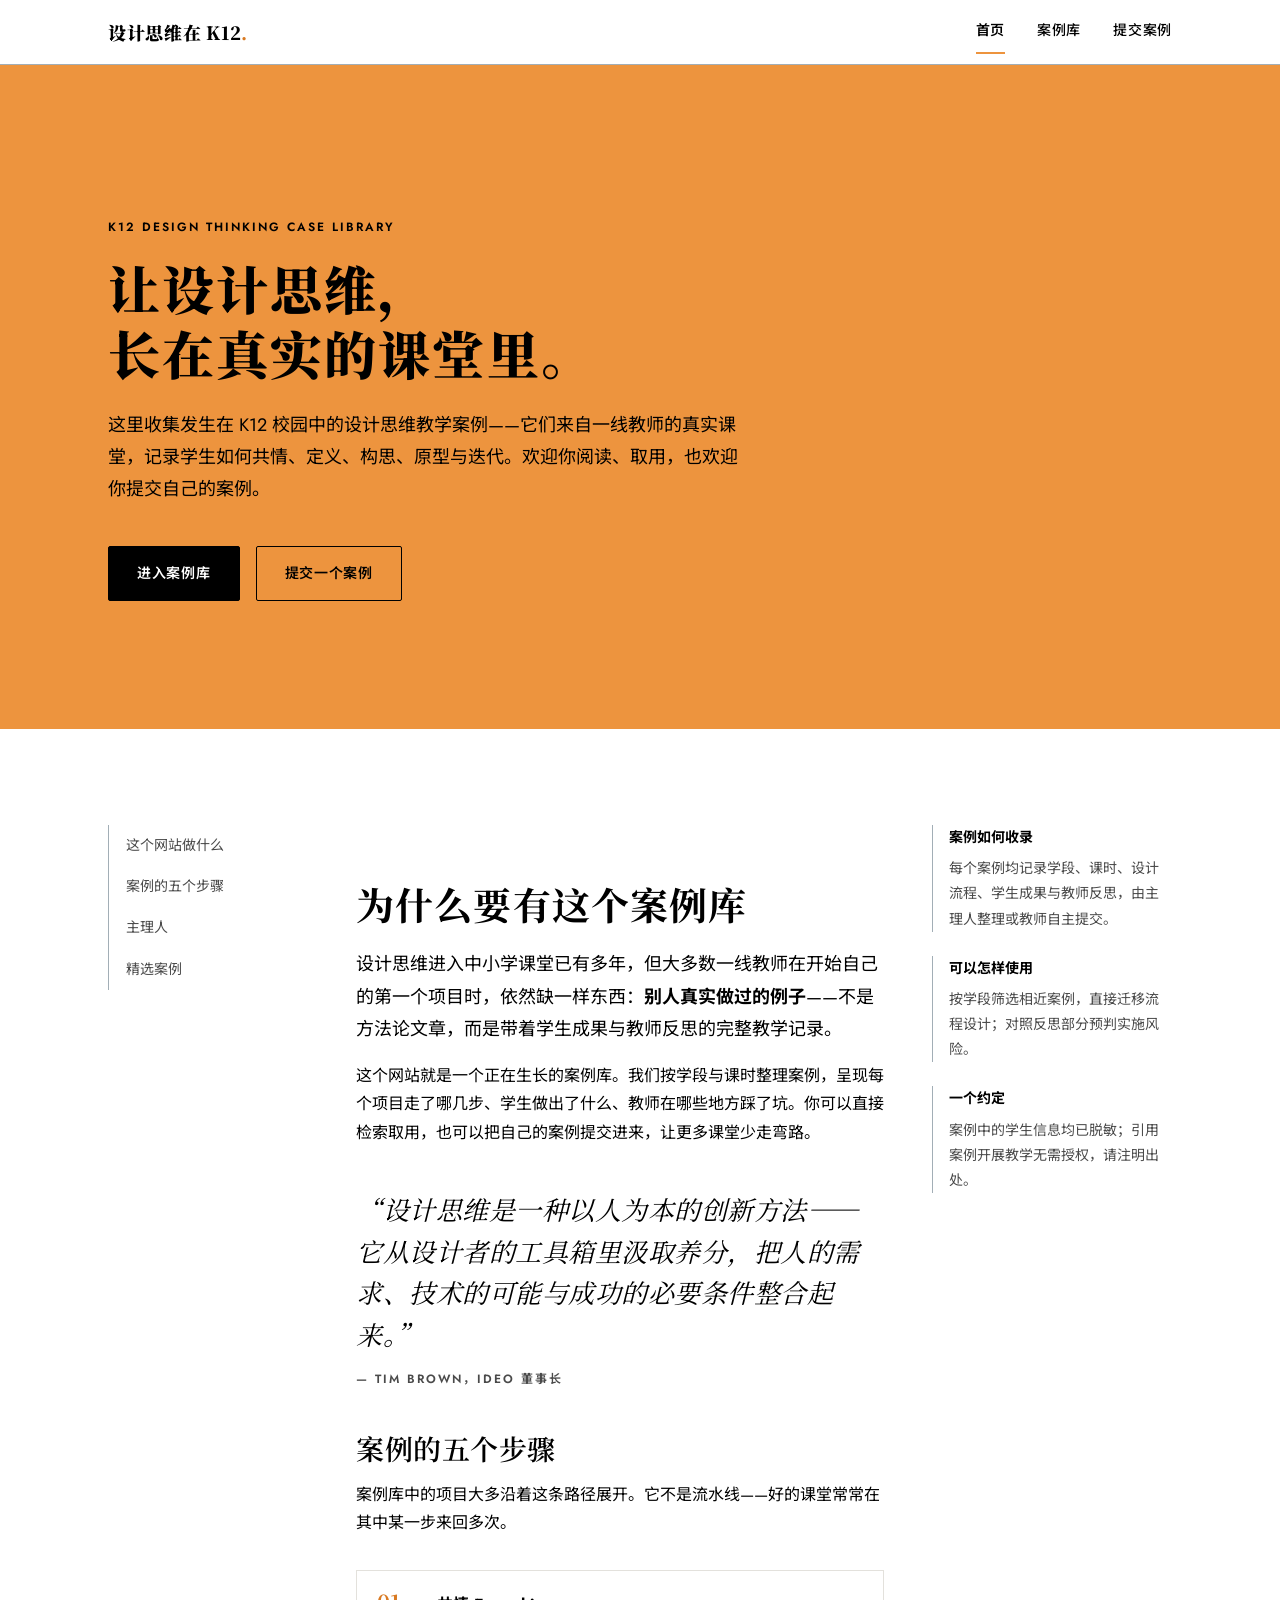
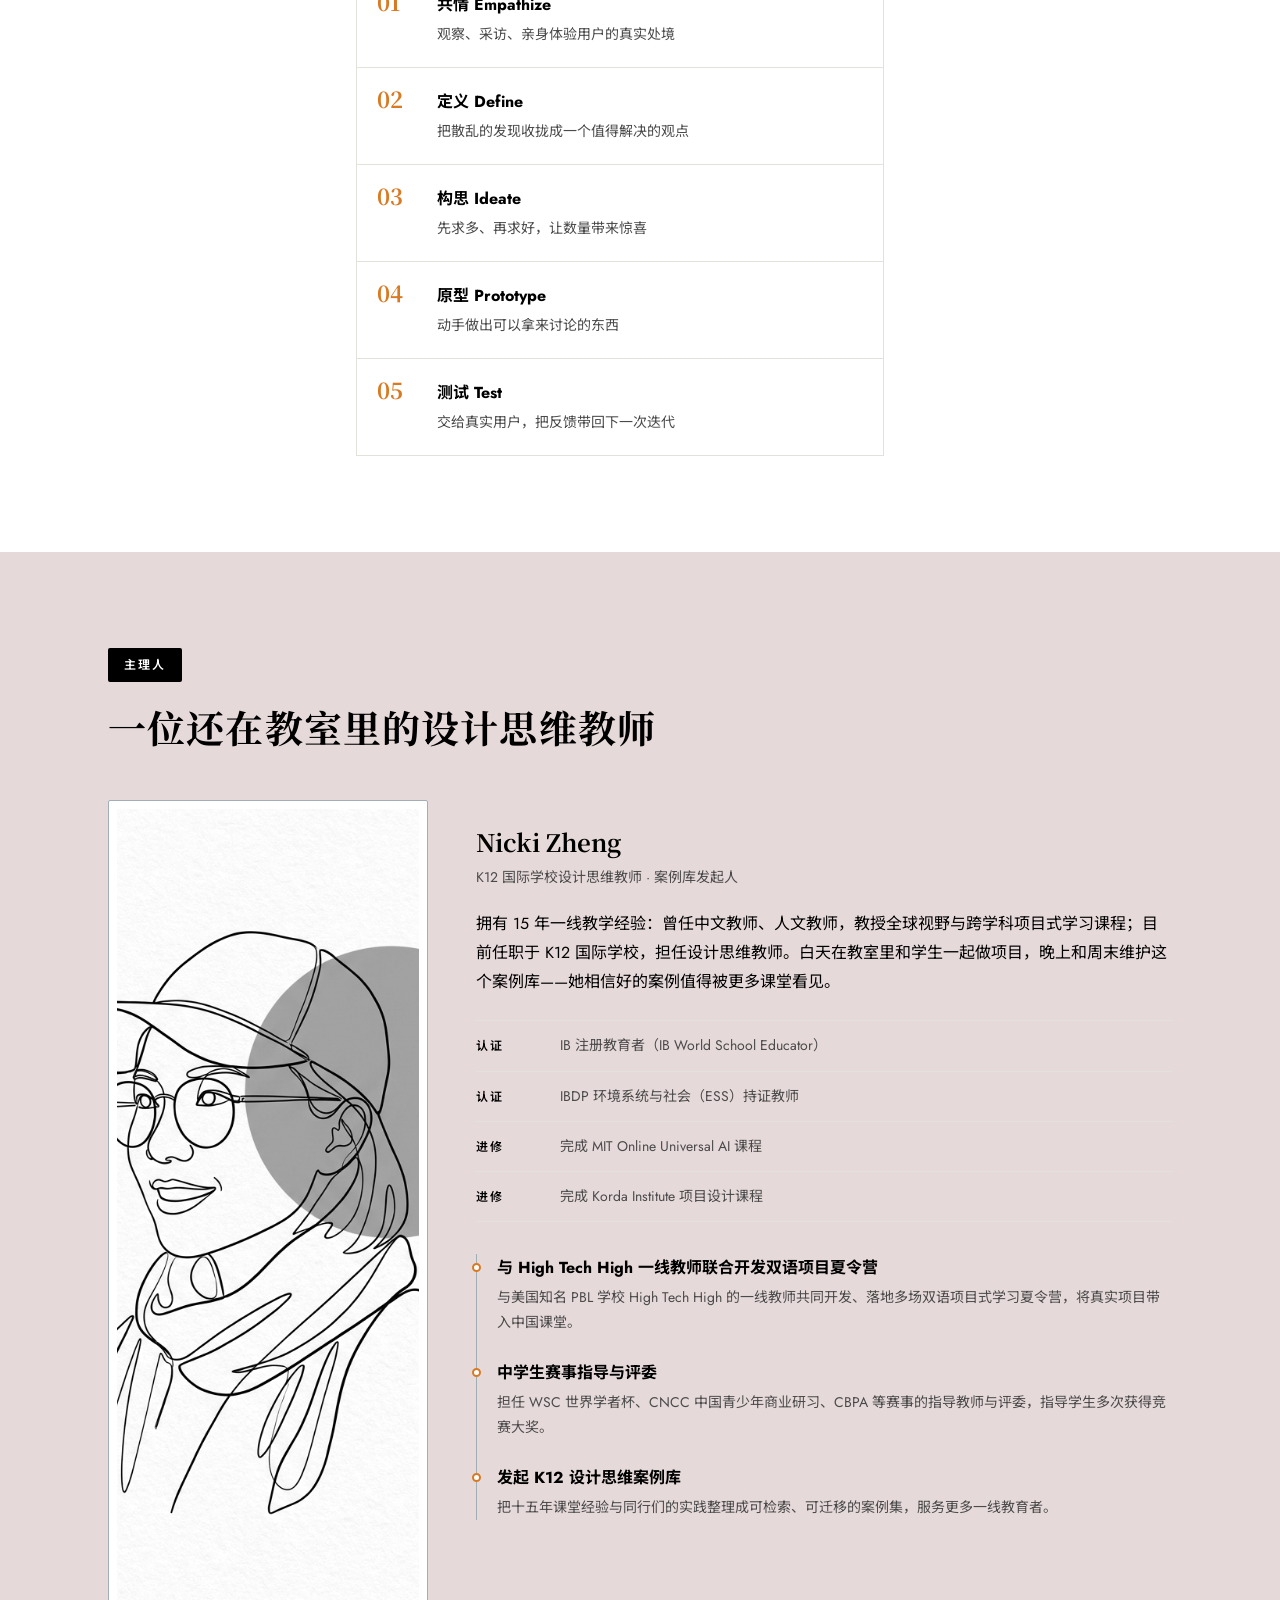
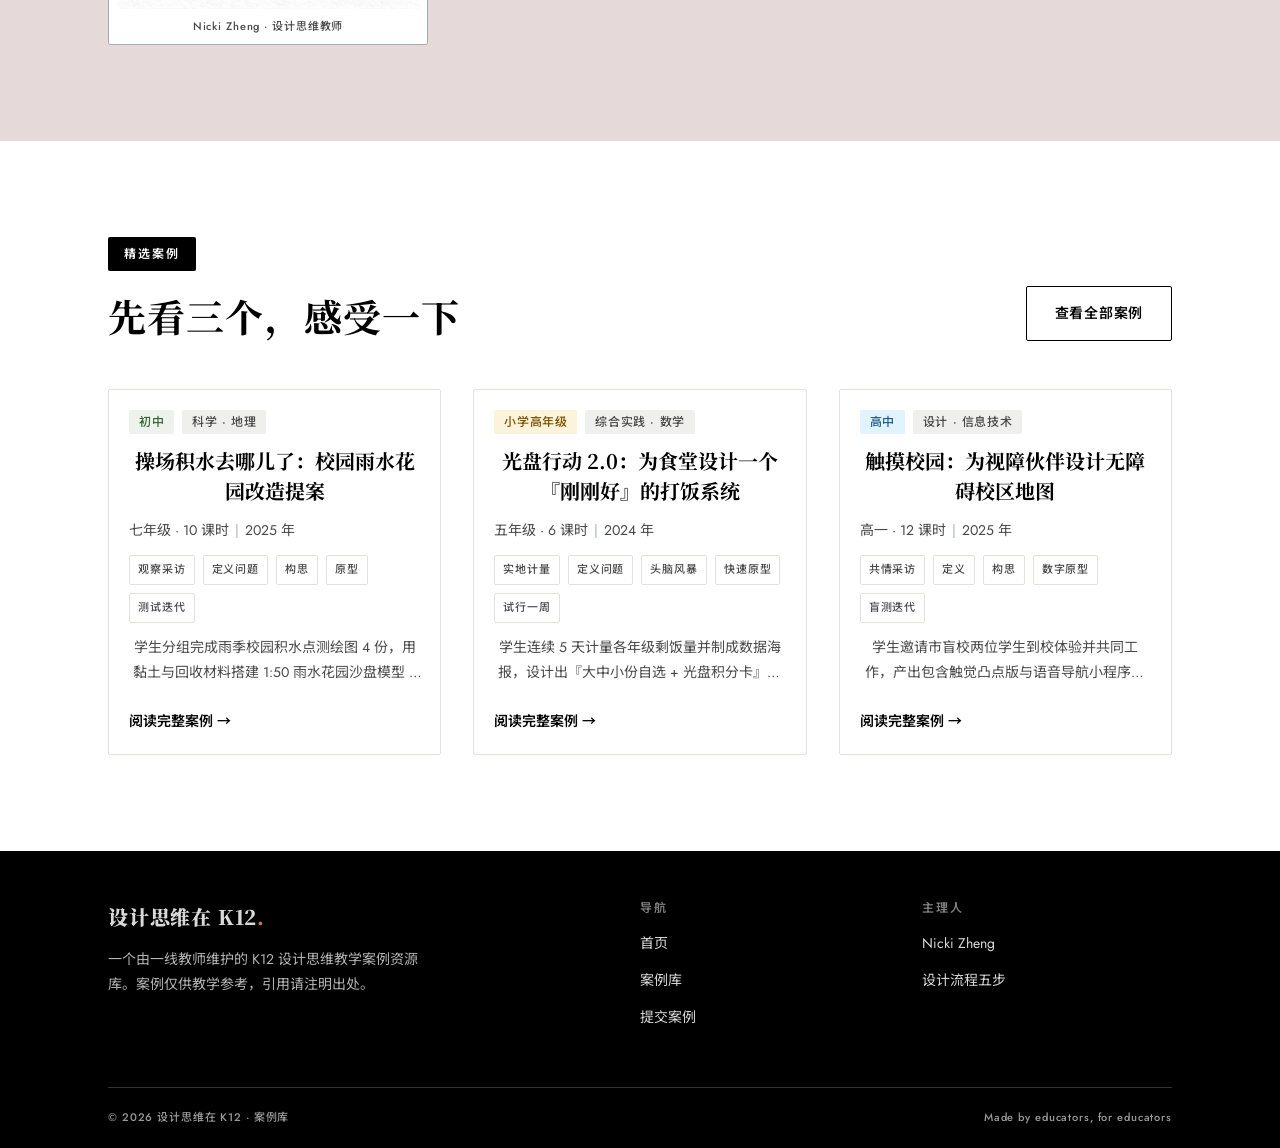
==== index.html @ 9fc51f79 "Add homepage Ultraworked with [Sisyphus](https://github.com/code-yeongyu/oh-my-openagent)  Co-author" ====
<!DOCTYPE html>
<html lang="zh-CN">
<head>
  <meta charset="UTF-8">
  <meta name="viewport" content="width=device-width, initial-scale=1">
  <title>设计思维在 K12 — 教学案例资源库</title>
  <meta name="description" content="面向 K12 教育者的设计思维教学案例资源库：收集、展示一线设计思维教学案例，支持教师提交分享。由主理人 Nicki Zheng 发起。">
  <link rel="icon" href="data:image/svg+xml,%3Csvg xmlns='http://www.w3.org/2000/svg' viewBox='0 0 32 32'%3E%3Crect width='32' height='32' fill='%23000'/%3E%3Ccircle cx='16' cy='16' r='6' fill='%23ED943E'/%3E%3C/svg%3E">
  <link rel="preconnect" href="https://fonts.googleapis.com">
  <link rel="preconnect" href="https://fonts.gstatic.com" crossorigin>
  <link rel="stylesheet" href="https://fonts.googleapis.com/css2?family=Jost:wght@400;500;600&family=Noto+Sans+SC:wght@400;500;700&family=Noto+Serif+SC:wght@600;700;900&display=swap">
  <link rel="stylesheet" href="assets/style.css">
</head>
<body>
  <a class="skip-link" href="#main">跳到主要内容</a>

  <header class="site-nav">
    <div class="container site-nav__inner">
      <a class="wordmark" href="index.html">设计思维在 K12<span class="dot">.</span></a>
      <nav class="site-nav__links" aria-label="主导航">
        <a href="index.html" aria-current="page">首页</a>
        <a href="cases.html">案例库</a>
        <a href="submit.html">提交案例</a>
      </nav>
      <button class="nav-toggle" aria-expanded="false" aria-controls="nav-panel" aria-label="打开菜单">
        <svg width="20" height="20" viewBox="0 0 24 24" fill="none" stroke="currentColor" stroke-width="2" aria-hidden="true"><path d="M3 6h18M3 12h18M3 18h18"/></svg>
      </button>
    </div>
    <nav class="nav-panel container" id="nav-panel" aria-label="移动端导航">
      <a href="index.html" aria-current="page">首页</a>
      <a href="cases.html">案例库</a>
      <a href="submit.html">提交案例</a>
    </nav>
  </header>

  <main id="main">
    <!-- Hero：橙色满幅带 + 黑色宋体 -->
    <section class="hero" aria-labelledby="hero-title">
      <div class="container">
        <div class="hero__inner">
          <p class="kicker">K12 Design Thinking Case Library</p>
          <h1 class="display" id="hero-title" style="margin-top: 16px;">让设计思维，<br>长在真实的课堂里。</h1>
          <p class="body-lg">这里收集发生在 K12 校园中的设计思维教学案例——它们来自一线教师的真实课堂，记录学生如何共情、定义、构思、原型与迭代。欢迎你阅读、取用，也欢迎你提交自己的案例。</p>
          <div class="hero__actions">
            <a class="btn btn-primary" href="cases.html">进入案例库</a>
            <a class="btn btn-ghost" href="submit.html">提交一个案例</a>
          </div>
        </div>
      </div>
    </section>

    <!-- 网站简介：编辑三栏 -->
    <section class="section" aria-labelledby="about-title">
      <div class="container">
        <div class="editorial">
          <aside class="editorial__rail" aria-label="本页目录">
            <ul>
              <li><a href="#about">这个网站做什么</a></li>
              <li><a href="#flow">案例的五个步骤</a></li>
              <li><a href="#host">主理人</a></li>
              <li><a href="#featured">精选案例</a></li>
            </ul>
          </aside>

          <div class="reading" id="about">
            <span class="badge reveal">关于本站</span>
            <h2 class="h1 reveal" id="about-title" style="margin-top: 20px;">为什么要有这个案例库</h2>
            <p class="body-lg reveal" style="margin-top: 20px;">设计思维进入中小学课堂已有多年，但大多数一线教师在开始自己的第一个项目时，依然缺一样东西：<strong>别人真实做过的例子</strong>——不是方法论文章，而是带着学生成果与教师反思的完整教学记录。</p>
            <p class="reveal" style="margin-top: 16px;">这个网站就是一个正在生长的案例库。我们按学段与课时整理案例，呈现每个项目走了哪几步、学生做出了什么、教师在哪些地方踩了坑。你可以直接检索取用，也可以把自己的案例提交进来，让更多课堂少走弯路。</p>

            <blockquote class="pullquote reveal">
              “设计思维是一种以人为本的创新方法——它从设计者的工具箱里汲取养分，把人的需求、技术的可能与成功的必要条件整合起来。”
              <cite>— Tim Brown，IDEO 董事长</cite>
            </blockquote>

            <h3 class="h2 reveal" id="flow">案例的五个步骤</h3>
            <p class="reveal" style="margin-top: 12px;">案例库中的项目大多沿着这条路径展开。它不是流水线——好的课堂常常在其中某一步来回多次。</p>
            <ol class="flow-steps reveal">
              <li><div><strong>共情 Empathize</strong><span>观察、采访、亲身体验用户的真实处境</span></div></li>
              <li><div><strong>定义 Define</strong><span>把散乱的发现收拢成一个值得解决的观点</span></div></li>
              <li><div><strong>构思 Ideate</strong><span>先求多、再求好，让数量带来惊喜</span></div></li>
              <li><div><strong>原型 Prototype</strong><span>动手做出可以拿来讨论的东西</span></div></li>
              <li><div><strong>测试 Test</strong><span>交给真实用户，把反馈带回下一次迭代</span></div></li>
            </ol>
          </div>

          <div>
            <aside class="editorial__aside reveal">
              <strong>案例如何收录</strong>
              <p style="margin-top: 6px;">每个案例均记录学段、课时、设计流程、学生成果与教师反思，由主理人整理或教师自主提交。</p>
            </aside>
            <aside class="editorial__aside reveal">
              <strong>可以怎样使用</strong>
              <p style="margin-top: 6px;">按学段筛选相近案例，直接迁移流程设计；对照反思部分预判实施风险。</p>
            </aside>
            <aside class="editorial__aside reveal">
              <strong>一个约定</strong>
              <p style="margin-top: 6px;">案例中的学生信息均已脱敏；引用案例开展教学无需授权，请注明出处。</p>
            </aside>
          </div>
        </div>
      </div>
    </section>

    <!-- 主理人：浅粉带 -->
    <section class="section band-rose" id="host" aria-labelledby="host-title">
      <div class="container">
        <span class="badge reveal">主理人</span>
        <h2 class="h1 reveal" id="host-title" style="margin-top: 20px;">一位还在教室里的设计思维教师</h2>

        <div class="profile" style="margin-top: 48px;">
          <figure class="profile__portrait reveal">
            <img src="assets/nicki-portrait.jpg" alt="主理人 Nicki Zheng 的插画肖像" width="640" height="800">
            <figcaption class="micro muted">Nicki Zheng · 设计思维教师</figcaption>
          </figure>

          <div>
            <h3 class="profile__name reveal">Nicki Zheng</h3>
            <p class="profile__role reveal">K12 国际学校设计思维教师 · 案例库发起人</p>

            <p class="reveal" style="margin-top: 20px;">拥有 15 年一线教学经验：曾任中文教师、人文教师，教授全球视野与跨学科项目式学习课程；目前任职于 K12 国际学校，担任设计思维教师。白天在教室里和学生一起做项目，晚上和周末维护这个案例库——她相信好的案例值得被更多课堂看见。</p>

            <ul class="cred-list reveal">
              <li><span class="k label">认证</span><span class="v">IB 注册教育者（IB World School Educator）</span></li>
              <li><span class="k label">认证</span><span class="v">IBDP 环境系统与社会（ESS）持证教师</span></li>
              <li><span class="k label">进修</span><span class="v">完成 MIT Online Universal AI 课程</span></li>
              <li><span class="k label">进修</span><span class="v">完成 Korda Institute 项目设计课程</span></li>
            </ul>

            <ul class="timeline reveal">
              <li>
                <strong>与 High Tech High 一线教师联合开发双语项目夏令营</strong>
                <span>与美国知名 PBL 学校 High Tech High 的一线教师共同开发、落地多场双语项目式学习夏令营，将真实项目带入中国课堂。</span>
              </li>
              <li>
                <strong>中学生赛事指导与评委</strong>
                <span>担任 WSC 世界学者杯、CNCC 中国青少年商业研习、CBPA 等赛事的指导教师与评委，指导学生多次获得竞赛大奖。</span>
              </li>
              <li>
                <strong>发起 K12 设计思维案例库</strong>
                <span>把十五年课堂经验与同行们的实践整理成可检索、可迁移的案例集，服务更多一线教育者。</span>
              </li>
            </ul>
          </div>
        </div>
      </div>
    </section>

    <!-- 精选案例 -->
    <section class="section" id="featured" aria-labelledby="featured-title">
      <div class="container">
        <div style="display:flex; flex-wrap:wrap; gap: 16px; align-items: end; justify-content: space-between;">
          <div>
            <span class="badge reveal">精选案例</span>
            <h2 class="h1 reveal" id="featured-title" style="margin-top: 20px;">先看三个，感受一下</h2>
          </div>
          <a class="btn btn-ghost reveal" href="cases.html">查看全部案例</a>
        </div>
        <ul class="case-grid" id="featured-list" style="margin-top: 48px;"></ul>
      </div>
    </section>
  </main>

  <footer class="site-footer">
    <div class="container">
      <div class="site-footer__grid">
        <div>
          <a class="wordmark" href="index.html">设计思维在 K12<span style="color: var(--accent);">.</span></a>
          <p>一个由一线教师维护的 K12 设计思维教学案例资源库。案例仅供教学参考，引用请注明出处。</p>
        </div>
        <div class="site-footer__col">
          <span class="label">导航</span>
          <ul>
            <li><a href="index.html">首页</a></li>
            <li><a href="cases.html">案例库</a></li>
            <li><a href="submit.html">提交案例</a></li>
          </ul>
        </div>
        <div class="site-footer__col">
          <span class="label">主理人</span>
          <ul>
            <li><a href="#host">Nicki Zheng</a></li>
            <li><a href="#flow">设计流程五步</a></li>
          </ul>
        </div>
      </div>
      <div class="site-footer__base">
        <span class="micro">© 2026 设计思维在 K12 · 案例库</span>
        <span class="micro">Made by educators, for educators</span>
      </div>
    </div>
  </footer>

  <script src="assets/cases.js"></script>
  <script src="assets/app.js"></script>
</body>
</html>
---- assets/style.css ----
/* ============================================================
   K12 设计思维教学案例库 — Design System Implementation
   Contract: ./DESIGN.md — 每个值必须可追溯到其中的 token
   ============================================================ */

/* ---------- Design Tokens ---------- */
:root {
  /* Color — Section 2 */
  --surface: #FFFFFF;
  --surface-tint: #FAF9F7;
  --ink: #000000;
  --ink-2: #4A4A4A;
  --ink-3: #767676;
  --ink-band: #000000;
  --paper: #FFFFFF;
  --accent: #ED943E;
  --accent-deep: #D97A22;
  --tint-rose: #E6D9D9;
  --line: #A2AEB6;
  --line-soft: #E3E1DC;
  --tag-blue-bg: #E1F3FE;    --tag-blue-ink: #1F5C8B;
  --tag-green-bg: #EDF3EC;   --tag-green-ink: #346538;
  --tag-yellow-bg: #FBF3DB;  --tag-yellow-ink: #7A5200;
  --tag-rose-bg: #F7E8E8;    --tag-rose-ink: #8F3A3A;
  --tag-gray-bg: #EFEFED;    --tag-gray-ink: #4A4A4A;
  --error: #9F2F2D;
  --error-bg: #FDEBEC;
  --shadow-lift: 0 2px 8px rgba(0, 0, 0, 0.04);
  --shadow-nav: 0 1px 0 rgba(0, 0, 0, 0.04);
  --backdrop: rgba(10, 10, 10, 0.5);

  /* Typography — Section 3 */
  --font-serif: "Noto Serif SC", "Songti SC", "STSong", "SimSun", serif;
  --font-sans: "Jost", "Noto Sans SC", "PingFang SC", "Microsoft YaHei", sans-serif;

  /* Spacing — Section 4 */
  --s-2: 8px;  --s-3: 12px; --s-4: 16px; --s-5: 20px;
  --s-6: 24px; --s-8: 32px; --s-10: 40px; --s-12: 48px;
  --s-16: 64px; --s-24: 96px; --s-32: 128px;

  /* Shape / motion */
  --radius: 2px;
  --ease-entry: cubic-bezier(0.16, 1, 0.3, 1);
}

/* ---------- Reset & Base ---------- */
*, *::before, *::after { box-sizing: border-box; }
html { -webkit-text-size-adjust: 100%; scroll-behavior: smooth; }
body {
  margin: 0;
  font-family: var(--font-sans);
  font-size: 16px;
  line-height: 1.8;
  color: var(--ink);
  background: var(--surface);
  -webkit-font-smoothing: antialiased;
  line-break: strict;
}
img { max-width: 100%; display: block; }
a { color: inherit; }
button { font: inherit; cursor: pointer; }
h1, h2, h3, h4, p, ul, ol, figure { margin: 0; }
ul, ol { padding: 0; list-style: none; }

/* Focus — Section 8 */
:focus-visible {
  outline: 2px solid var(--accent);
  outline-offset: 2px;
  border-radius: var(--radius);
}

.skip-link {
  position: absolute;
  left: -9999px;
  top: 0;
  z-index: 200;
  background: var(--ink);
  color: var(--paper);
  padding: var(--s-3) var(--s-5);
  font-size: 14px;
  text-decoration: none;
}
.skip-link:focus { left: 0; }

/* ---------- Typography helpers — Section 3 scale ---------- */
.display {
  font-family: var(--font-serif);
  font-weight: 900;
  font-size: clamp(34px, 5vw, 52px);
  line-height: 1.25;
  letter-spacing: 0.04em;
}
.h1 {
  font-family: var(--font-serif);
  font-weight: 700;
  font-size: clamp(28px, 4vw, 38px);
  line-height: 1.3;
  letter-spacing: 0.03em;
}
.h2 {
  font-family: var(--font-serif);
  font-weight: 600;
  font-size: clamp(22px, 3vw, 28px);
  line-height: 1.4;
  letter-spacing: 0.02em;
}
.h3 { font-weight: 700; font-size: 20px; line-height: 1.5; }
.body-lg { font-size: 18px; line-height: 1.8; }
.body-sm { font-size: 14px; line-height: 1.7; }
.label {
  font-size: 12px;
  font-weight: 600;
  line-height: 1.5;
  letter-spacing: 0.167em;
  text-transform: uppercase;
}
.micro {
  font-size: 11px;
  font-weight: 500;
  letter-spacing: 0.08em;
}
.muted { color: var(--ink-2); }

/* ---------- Layout primitives — Section 4 ---------- */
.container {
  max-width: 1160px;
  margin: 0 auto;
  padding-left: var(--s-6);
  padding-right: var(--s-6);
}
@media (min-width: 768px) {
  .container { padding-left: var(--s-12); padding-right: var(--s-12); }
}
.reading { max-width: 720px; }
.section { padding-top: var(--s-16); padding-bottom: var(--s-16); }
@media (min-width: 1024px) {
  .section { padding-top: var(--s-24); padding-bottom: var(--s-24); }
}

/* ---------- SectionBadge — Section 5 signature ---------- */
.badge {
  display: inline-block;
  background: var(--ink-band);
  color: var(--paper);
  font-size: 12px;
  font-weight: 600;
  letter-spacing: 0.167em;
  line-height: 1.5;
  padding: var(--s-2) var(--s-4);
  border-radius: var(--radius);
}

/* ---------- Kicker ---------- */
.kicker {
  font-size: 12px;
  font-weight: 600;
  letter-spacing: 0.167em;
  text-transform: uppercase;
  color: var(--ink-2);
}

/* ---------- Buttons — Section 5 ---------- */
.btn {
  display: inline-flex;
  align-items: center;
  gap: var(--s-2);
  font-size: 14px;
  font-weight: 600;
  letter-spacing: 0.05em;
  padding: 14px 28px;
  border-radius: var(--radius);
  border: 1px solid var(--ink);
  text-decoration: none;
  transition: background-color 200ms ease, color 200ms ease,
              border-color 200ms ease, transform 100ms ease;
  min-height: 44px;
}
.btn:active { transform: scale(0.98); }
.btn-primary { background: var(--ink); color: var(--paper); }
.btn-primary:hover { background: var(--accent); border-color: var(--accent); color: var(--ink); }
.btn-ghost { background: transparent; color: var(--ink); }
.btn-ghost:hover { border-color: var(--accent); color: var(--accent-deep); }
.btn[disabled] { opacity: 0.4; pointer-events: none; }

/* ---------- Tags — Section 2 pastels ---------- */
.tag {
  display: inline-block;
  font-size: 12px;
  font-weight: 500;
  letter-spacing: 0.05em;
  line-height: 1;
  padding: 6px 10px;
  border-radius: var(--radius);
  white-space: nowrap;
}
.tag-blue   { background: var(--tag-blue-bg);   color: var(--tag-blue-ink); }
.tag-green  { background: var(--tag-green-bg);  color: var(--tag-green-ink); }
.tag-yellow { background: var(--tag-yellow-bg); color: var(--tag-yellow-ink); }
.tag-rose   { background: var(--tag-rose-bg);   color: var(--tag-rose-ink); }
.tag-gray   { background: var(--tag-gray-bg);   color: var(--tag-gray-ink); }

/* ============================================================
   SiteNav — Section 5
   ============================================================ */
.site-nav {
  position: sticky;
  top: 0;
  z-index: 100;
  background: var(--surface);
  border-bottom: 1px solid var(--line);
  transition: box-shadow 200ms ease;
}
.site-nav.is-scrolled { box-shadow: var(--shadow-nav); }
.site-nav__inner {
  display: flex;
  align-items: center;
  justify-content: space-between;
  gap: var(--s-5);
  min-height: 64px;
}
.wordmark {
  font-family: var(--font-serif);
  font-weight: 900;
  font-size: 18px;
  letter-spacing: 0.04em;
  text-decoration: none;
  white-space: nowrap;
}
.wordmark .dot { color: var(--accent-deep); }
.site-nav__links {
  display: none;
  align-items: center;
  gap: var(--s-8);
}
.site-nav__links a {
  font-size: 14px;
  font-weight: 500;
  letter-spacing: 0.05em;
  text-decoration: none;
  padding: var(--s-2) 0;
  border-bottom: 2px solid transparent;
  transition: border-color 200ms ease, color 200ms ease;
}
.site-nav__links a:hover { border-bottom-color: var(--accent); }
.site-nav__links a[aria-current="page"] {
  border-bottom-color: var(--accent);
  font-weight: 600;
}
.nav-toggle {
  display: inline-flex;
  align-items: center;
  justify-content: center;
  width: 44px;
  height: 44px;
  background: none;
  border: 1px solid var(--line);
  border-radius: var(--radius);
  color: var(--ink);
}
.nav-panel {
  display: none;
  border-top: 1px solid var(--line-soft);
  overflow: hidden;
}
.nav-panel a {
  display: block;
  padding: var(--s-4) 0;
  font-size: 16px;
  font-weight: 500;
  text-decoration: none;
  border-bottom: 1px solid var(--line-soft);
}
.nav-panel a[aria-current="page"] { color: var(--accent-deep); font-weight: 600; }
.nav-panel.is-open { display: block; animation: panel-in 240ms ease-out; }
@keyframes panel-in {
  from { opacity: 0; transform: translateY(-8px); }
  to   { opacity: 1; transform: translateY(0); }
}
@media (min-width: 768px) {
  .site-nav__links { display: inline-flex; }
  .nav-toggle, .nav-panel { display: none !important; }
}

/* ============================================================
   Hero — orange full-bleed band, black serif display
   ============================================================ */
.hero {
  background: var(--accent);
  color: var(--ink);
  padding: var(--s-16) 0 var(--s-24);
}
@media (min-width: 1024px) {
  .hero { padding: var(--s-32) 0; }
}
.hero .kicker { color: var(--ink); }
.hero__inner { max-width: 880px; }
.hero p { margin-top: var(--s-6); max-width: 640px; }
.hero__actions {
  display: flex;
  flex-wrap: wrap;
  gap: var(--s-4);
  margin-top: var(--s-10);
}
/* On orange, ghost buttons use black border like the reference band */
.hero .btn-primary { background: var(--ink); color: var(--paper); border-color: var(--ink); }
.hero .btn-ghost { border-color: var(--ink); color: var(--ink); }
.hero .btn-primary:hover { background: var(--surface); border-color: var(--surface); color: var(--ink); }
.hero .btn-ghost:hover { background: var(--ink); color: var(--paper); }

/* ============================================================
   Editorial tri-column (homepage intro) — Section 4
   ============================================================ */
.editorial {
  display: grid;
  grid-template-columns: 1fr;
  gap: var(--s-10);
}
@media (min-width: 1024px) {
  .editorial {
    grid-template-columns: 200px minmax(0, 1fr) 240px;
    gap: var(--s-12);
  }
  .editorial__rail { position: sticky; top: 96px; align-self: start; }
}
.editorial__rail ul { border-left: 1px solid var(--line); }
.editorial__rail li a {
  display: block;
  padding: var(--s-2) 0 var(--s-2) var(--s-4);
  font-size: 14px;
  color: var(--ink-2);
  text-decoration: none;
  border-left: 2px solid transparent;
  margin-left: -1px;
  transition: color 200ms ease, border-color 200ms ease;
}
.editorial__rail li a:hover { color: var(--ink); border-left-color: var(--accent); }
.editorial__aside {
  border-left: 1px solid var(--line);
  padding-left: var(--s-4);
  font-size: 14px;
  color: var(--ink-2);
}
.editorial__aside + .editorial__aside { margin-top: var(--s-6); }
.editorial__aside strong { color: var(--ink); }

/* pull quote — reference Tim Brown quote grammar */
.pullquote {
  margin: var(--s-10) 0;
  font-family: var(--font-serif);
  font-style: italic;
  font-size: clamp(20px, 2.6vw, 26px);
  line-height: 1.6;
  letter-spacing: 0.02em;
}
.pullquote cite {
  display: block;
  margin-top: var(--s-4);
  font-family: var(--font-sans);
  font-style: normal;
  font-size: 12px;
  font-weight: 600;
  letter-spacing: 0.167em;
  text-transform: uppercase;
  color: var(--ink-2);
}

/* flow steps (设计流程 5 步) */
.flow-steps {
  counter-reset: step;
  margin-top: var(--s-8);
  display: grid;
  gap: 1px;
  background: var(--line-soft);
  border: 1px solid var(--line-soft);
}
.flow-steps li {
  counter-increment: step;
  background: var(--surface);
  padding: var(--s-5);
  display: grid;
  grid-template-columns: 44px 1fr;
  gap: var(--s-4);
  align-items: start;
}
.flow-steps li::before {
  content: "0" counter(step);
  font-family: var(--font-serif);
  font-weight: 700;
  font-size: 22px;
  line-height: 1;
  color: var(--accent-deep);
}
.flow-steps strong { display: block; font-size: 16px; }
.flow-steps span { display: block; font-size: 14px; color: var(--ink-2); margin-top: 2px; }

/* ============================================================
   ProfileBlock — Section 5
   ============================================================ */
.profile {
  display: grid;
  grid-template-columns: 1fr;
  gap: var(--s-10);
}
@media (min-width: 900px) {
  .profile { grid-template-columns: 320px 1fr; gap: var(--s-12); align-items: start; }
}
.profile__portrait {
  border: 1px solid var(--line);
  padding: var(--s-2);
  background: var(--surface);
  border-radius: var(--radius);
}
.profile__portrait img {
  width: 100%;
  aspect-ratio: 4 / 5;
  object-fit: cover;
  filter: grayscale(1) contrast(1.02);
}
.profile__portrait figcaption {
  padding-top: var(--s-2);
  text-align: center;
}
.profile__name {
  font-family: var(--font-serif);
  font-weight: 700;
  font-size: 24px;
  margin-top: var(--s-5);
}
.profile__role { font-size: 14px; color: var(--ink-2); margin-top: 2px; }

.cred-list { margin-top: var(--s-6); border-top: 1px solid var(--line-soft); }
.cred-list li {
  display: flex;
  gap: var(--s-3);
  align-items: baseline;
  padding: var(--s-3) 0;
  border-bottom: 1px solid var(--line-soft);
  font-size: 14px;
}
.cred-list .k { flex: 0 0 72px; }
.cred-list .v { color: var(--ink-2); }

.timeline { margin-top: var(--s-8); border-left: 1px solid var(--line); }
.timeline li {
  position: relative;
  padding: 0 0 var(--s-6) var(--s-5);
}
.timeline li::before {
  content: "";
  position: absolute;
  left: -5px;
  top: 9px;
  width: 9px;
  height: 9px;
  background: var(--surface);
  border: 2px solid var(--accent-deep);
  border-radius: 50%;
}
.timeline li:last-child { padding-bottom: 0; }
.timeline strong { display: block; font-size: 16px; }
.timeline span { display: block; font-size: 14px; color: var(--ink-2); margin-top: 2px; }

/* ============================================================
   Band — dark full-bleed (footer) & rose tint sections
   ============================================================ */
.band-rose { background: var(--tint-rose); }
.band-tint { background: var(--surface-tint); }
.band-dark { background: var(--ink-band); color: var(--paper); }

/* ============================================================
   CaseCard — Section 5
   ============================================================ */
.case-grid {
  display: grid;
  grid-template-columns: repeat(auto-fill, minmax(300px, 1fr));
  gap: var(--s-8);
}
.case-card {
  position: relative;
  display: flex;
  flex-direction: column;
  gap: var(--s-3);
  background: var(--surface);
  border: 1px solid var(--line-soft);
  border-radius: var(--radius);
  padding: var(--s-5);
  transition: border-color 200ms ease, transform 200ms ease, box-shadow 200ms ease;
}
.case-card:hover {
  border-color: var(--ink);
  transform: translateY(-2px);
  box-shadow: var(--shadow-lift);
}
.case-card__tags { display: flex; flex-wrap: wrap; gap: var(--s-2); }
.case-card__title { font-family: var(--font-serif); font-weight: 700; font-size: 20px; line-height: 1.5; }
.case-card__meta { font-size: 14px; color: var(--ink-2); }
.case-card__meta em { font-style: normal; color: var(--line); padding: 0 6px; }
.case-card__flow { display: flex; flex-wrap: wrap; gap: var(--s-2); }
.case-card__flow .step {
  font-size: 11px;
  font-weight: 500;
  letter-spacing: 0.08em;
  color: var(--ink-2);
  border: 1px solid var(--line-soft);
  padding: 4px 8px;
  border-radius: var(--radius);
}
.case-card__excerpt {
  font-size: 14px;
  color: var(--ink-2);
  display: -webkit-box;
  -webkit-line-clamp: 2;
  -webkit-box-orient: vertical;
  overflow: hidden;
}
.case-card__more {
  margin-top: auto;
  padding-top: var(--s-3);
  font-size: 14px;
  font-weight: 600;
  color: var(--ink);
}
.case-card__more .arrow { display: inline-block; transition: transform 200ms ease; }
.case-card:hover .case-card__more .arrow { transform: translateX(4px); }
.case-card:hover .case-card__more { color: var(--accent-deep); }
.case-card:focus-visible { border-color: var(--ink); box-shadow: var(--shadow-lift); }

/* ============================================================
   FilterBar — Section 5
   ============================================================ */
.filter-bar {
  display: flex;
  flex-wrap: wrap;
  align-items: center;
  gap: var(--s-4);
  padding: var(--s-5) 0;
  border-top: 1px solid var(--line);
  border-bottom: 1px solid var(--line);
  margin-bottom: var(--s-8);
}
.pill-group { display: flex; flex-wrap: wrap; gap: var(--s-2); }
.pill-group input { position: absolute; opacity: 0; pointer-events: none; }
.pill {
  display: inline-block;
  font-size: 14px;
  font-weight: 500;
  padding: 8px 16px;
  min-height: 44px;
  line-height: 1.6;
  border: 1px solid var(--line);
  border-radius: var(--radius);
  cursor: pointer;
  transition: background-color 200ms ease, color 200ms ease, border-color 200ms ease;
}
.pill:hover { border-color: var(--ink); }
.pill-group input:checked + .pill { background: var(--ink); border-color: var(--ink); color: var(--paper); }
.pill-group input:focus-visible + .pill { outline: 2px solid var(--accent); outline-offset: 2px; }
.filter-search {
  flex: 1 1 220px;
  min-width: 200px;
  display: flex;
  align-items: center;
  gap: var(--s-2);
  border: 1px solid var(--line);
  border-radius: var(--radius);
  padding: 0 var(--s-3);
  min-height: 44px;
  transition: border-color 200ms ease;
}
.filter-search:focus-within { border-color: var(--ink); }
.filter-search svg { flex: none; color: var(--ink-3); }
.filter-search input {
  flex: 1;
  border: 0;
  outline: none;
  font: inherit;
  font-size: 14px;
  padding: var(--s-2) 0;
  background: transparent;
  color: var(--ink);
}
.filter-count { margin-left: auto; font-size: 12px; font-weight: 600; letter-spacing: 0.167em; color: var(--ink-2); }

.empty-state {
  padding: var(--s-16) var(--s-5);
  text-align: center;
  border: 1px dashed var(--line);
  border-radius: var(--radius);
}
.empty-state p { color: var(--ink-2); margin-top: var(--s-2); }

/* ============================================================
   Dialog — Section 5
   ============================================================ */
dialog.case-dialog {
  width: min(720px, calc(100vw - 32px));
  max-height: min(84vh, 860px);
  border: 1px solid var(--line);
  border-radius: var(--radius);
  padding: 0;
  background: var(--surface);
  color: var(--ink);
  overscroll-behavior: contain;
}
dialog.case-dialog::backdrop { background: var(--backdrop); }
.case-dialog__inner { padding: var(--s-8); }
@media (max-width: 600px) { .case-dialog__inner { padding: var(--s-5); } }
.case-dialog__close {
  position: absolute;
  top: var(--s-3);
  right: var(--s-3);
  width: 44px;
  height: 44px;
  display: inline-flex;
  align-items: center;
  justify-content: center;
  background: none;
  border: 1px solid transparent;
  border-radius: var(--radius);
  color: var(--ink-2);
  transition: border-color 200ms ease, color 200ms ease;
}
.case-dialog__close:hover { border-color: var(--ink); color: var(--ink); }
.case-dialog h2 { margin-top: var(--s-4); }
.case-dialog__meta {
  display: flex;
  flex-wrap: wrap;
  gap: var(--s-2) var(--s-5);
  margin-top: var(--s-4);
  padding-bottom: var(--s-5);
  border-bottom: 1px solid var(--line-soft);
  font-size: 14px;
  color: var(--ink-2);
}
.case-dialog__section { margin-top: var(--s-6); }
.case-dialog__section .label { color: var(--ink-3); display: block; margin-bottom: var(--s-2); }
.case-dialog__section p { font-size: 15px; line-height: 1.8; }
.case-dialog__flow { display: flex; flex-wrap: wrap; gap: var(--s-2); }

dialog[open] { animation: dialog-in 200ms ease-out; }
@keyframes dialog-in {
  from { opacity: 0; transform: translateY(8px); }
  to   { opacity: 1; transform: translateY(0); }
}

/* ============================================================
   Form — Section 5
   ============================================================ */
.form-grid {
  display: grid;
  grid-template-columns: 1fr;
  gap: var(--s-6) var(--s-8);
}
@media (min-width: 768px) {
  .form-grid { grid-template-columns: 1fr 1fr; }
  .form-grid .field-full { grid-column: 1 / -1; }
}
.field label {
  display: block;
  font-size: 14px;
  font-weight: 600;
  margin-bottom: var(--s-2);
}
.field .req { color: var(--error); }
.field input[type="text"],
.field input[type="email"],
.field select,
.field textarea {
  width: 100%;
  font: inherit;
  font-size: 15px;
  color: var(--ink);
  background: var(--surface);
  border: 1px solid var(--line);
  border-radius: var(--radius);
  padding: var(--s-3);
  min-height: 48px;
  transition: border-color 200ms ease;
}
.field textarea { resize: vertical; min-height: 120px; }
.field input:hover, .field select:hover, .field textarea:hover { border-color: var(--ink-3); }
.field input:focus, .field select:focus, .field textarea:focus {
  outline: none;
  border-color: var(--ink);
}
.field [aria-invalid="true"] { border-color: var(--error); background: var(--error-bg); }
.field__help { font-size: 14px; color: var(--ink-2); margin-top: var(--s-2); }
.field__error {
  display: none;
  font-size: 14px;
  color: var(--error);
  margin-top: var(--s-2);
}
.field.has-error .field__error { display: block; }
.field-consent {
  display: flex;
  gap: var(--s-3);
  align-items: flex-start;
  font-size: 14px;
  color: var(--ink-2);
}
.field-consent input {
  width: 18px;
  height: 18px;
  margin-top: 4px;
  accent-color: var(--ink);
}
.form-actions {
  display: flex;
  flex-wrap: wrap;
  gap: var(--s-4);
  align-items: center;
  margin-top: var(--s-8);
  padding-top: var(--s-6);
  border-top: 1px solid var(--line);
}
.form-note { font-size: 14px; color: var(--ink-2); }

.form-success {
  display: none;
  border: 1px solid var(--line);
  border-radius: var(--radius);
  padding: var(--s-10) var(--s-6);
  text-align: center;
}
.form-success.is-visible { display: block; }
.form-success .check {
  width: 56px;
  height: 56px;
  margin: 0 auto var(--s-5);
  border-radius: 50%;
  background: var(--tag-green-bg);
  color: var(--tag-green-ink);
  display: flex;
  align-items: center;
  justify-content: center;
}
.form-success h2 { margin-top: var(--s-4); }
.form-success p { color: var(--ink-2); margin-top: var(--s-3); }
.form-success .case-ref {
  display: inline-block;
  margin-top: var(--s-5);
  font-size: 12px;
  font-weight: 600;
  letter-spacing: 0.167em;
  background: var(--tag-gray-bg);
  color: var(--tag-gray-ink);
  padding: var(--s-2) var(--s-4);
  border-radius: var(--radius);
}
.form-success__actions {
  display: flex;
  justify-content: center;
  gap: var(--s-4);
  margin-top: var(--s-8);
  flex-wrap: wrap;
}

/* ============================================================
   Page header (inner pages)
   ============================================================ */
.page-head {
  padding: var(--s-16) 0 var(--s-10);
}
@media (min-width: 1024px) { .page-head { padding: var(--s-24) 0 var(--s-16); } }
.page-head .kicker { display: block; margin-bottom: var(--s-4); }
.page-head p { margin-top: var(--s-5); max-width: 640px; }

/* ============================================================
   Footer — Section 5
   ============================================================ */
.site-footer { background: var(--ink-band); color: var(--paper); }
.site-footer a { color: var(--paper); text-decoration: none; opacity: 0.85; transition: opacity 200ms ease; }
.site-footer a:hover { opacity: 1; text-decoration: underline; text-underline-offset: 3px; }
.site-footer__grid {
  display: grid;
  grid-template-columns: 1fr;
  gap: var(--s-8);
  padding: var(--s-12) 0;
}
@media (min-width: 768px) {
  .site-footer__grid { grid-template-columns: 2fr 1fr 1fr; }
}
.site-footer .wordmark { color: var(--paper); font-size: 20px; }
.site-footer__grid p { font-size: 14px; opacity: 0.7; margin-top: var(--s-3); max-width: 320px; }
.site-footer__col .label { display: block; color: var(--paper); opacity: 0.5; margin-bottom: var(--s-3); }
.site-footer__col li { margin-bottom: var(--s-2); }
.site-footer__col a { font-size: 14px; }
.site-footer__base {
  border-top: 1px solid rgba(255, 255, 255, 0.2);
  padding: var(--s-5) 0;
  display: flex;
  flex-wrap: wrap;
  gap: var(--s-3);
  justify-content: space-between;
  color: rgba(255, 255, 255, 0.6);
}

/* ============================================================
   Motion — Section 6: scroll entry, staggered
   ============================================================ */
.reveal {
  opacity: 0;
  transform: translateY(12px);
  transition: opacity 600ms var(--ease-entry), transform 600ms var(--ease-entry);
  transition-delay: calc(var(--i, 0) * 80ms);
}
.reveal.is-in { opacity: 1; transform: translateY(0); }

@media (prefers-reduced-motion: reduce) {
  html { scroll-behavior: auto; }
  *, *::before, *::after {
    animation-duration: 0.01ms !important;
    animation-iteration-count: 1 !important;
    transition-duration: 0.01ms !important;
  }
  .reveal { opacity: 1; transform: none; }
}
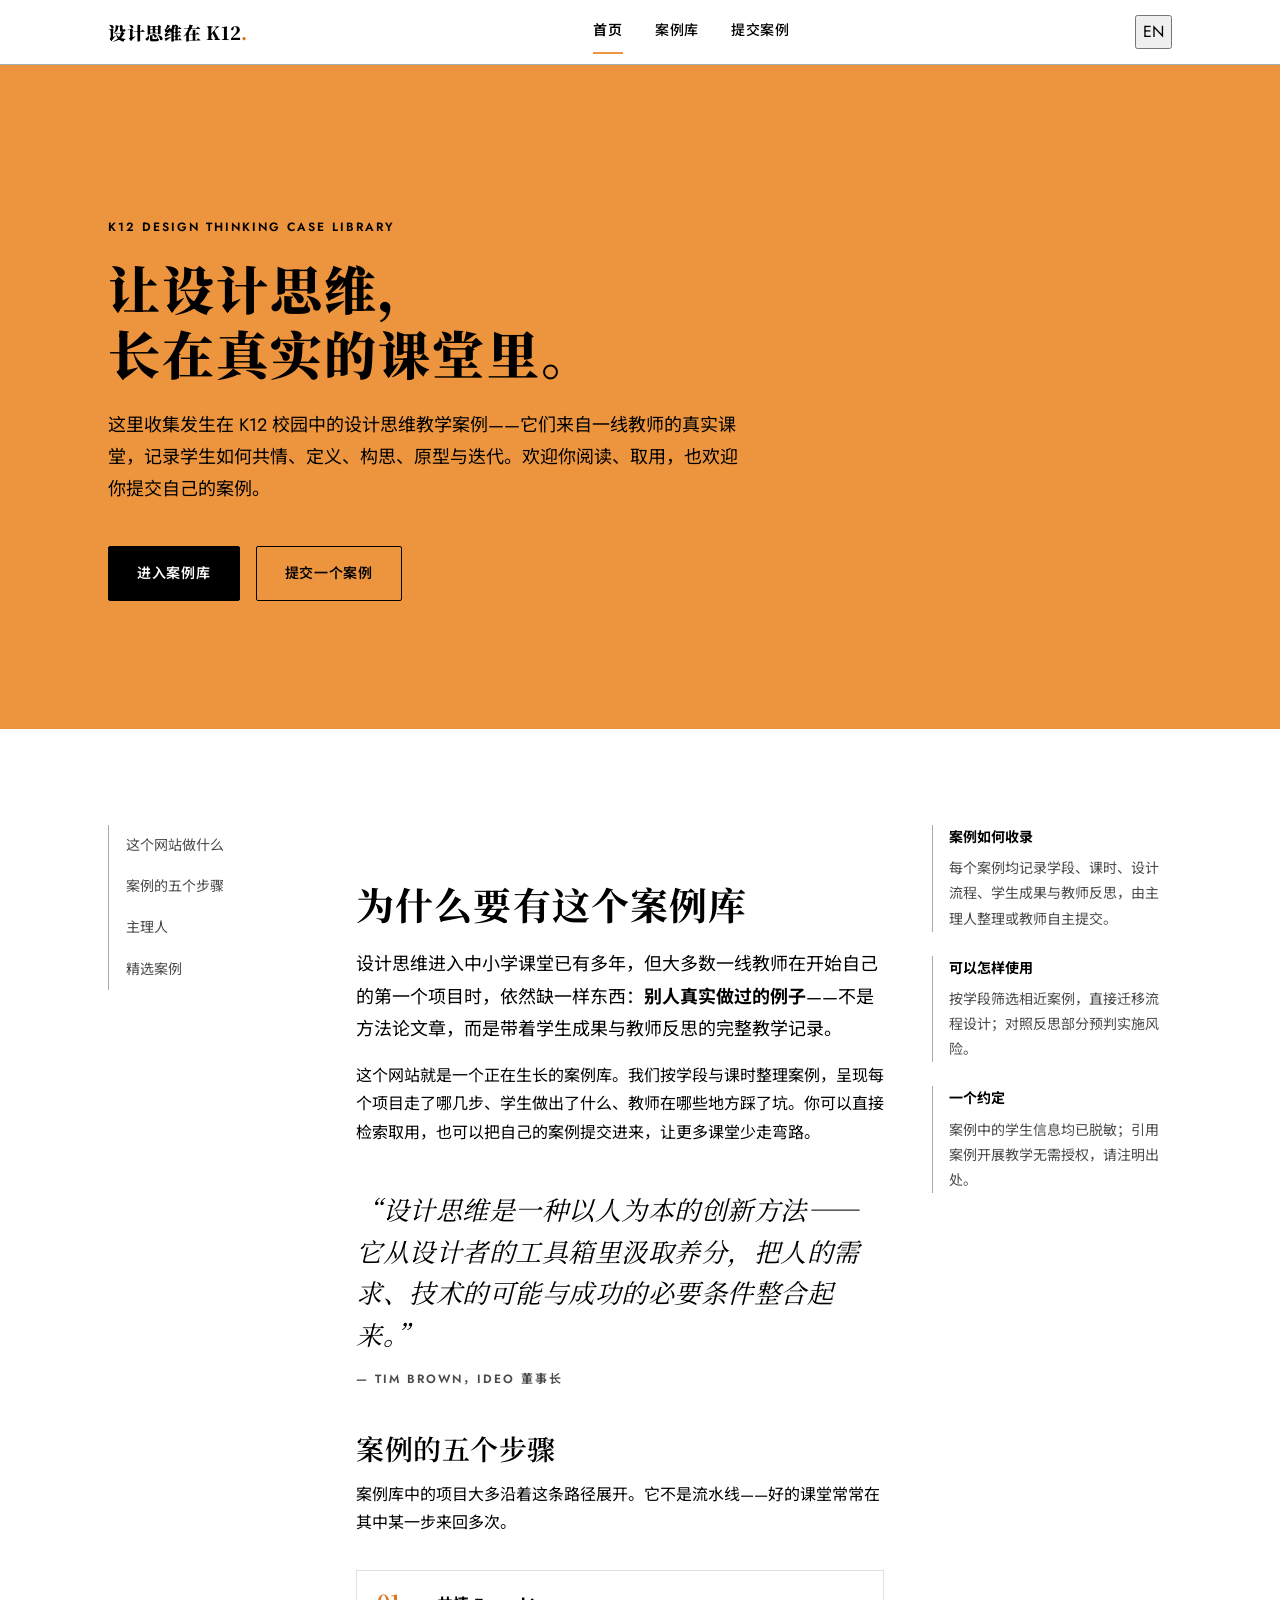
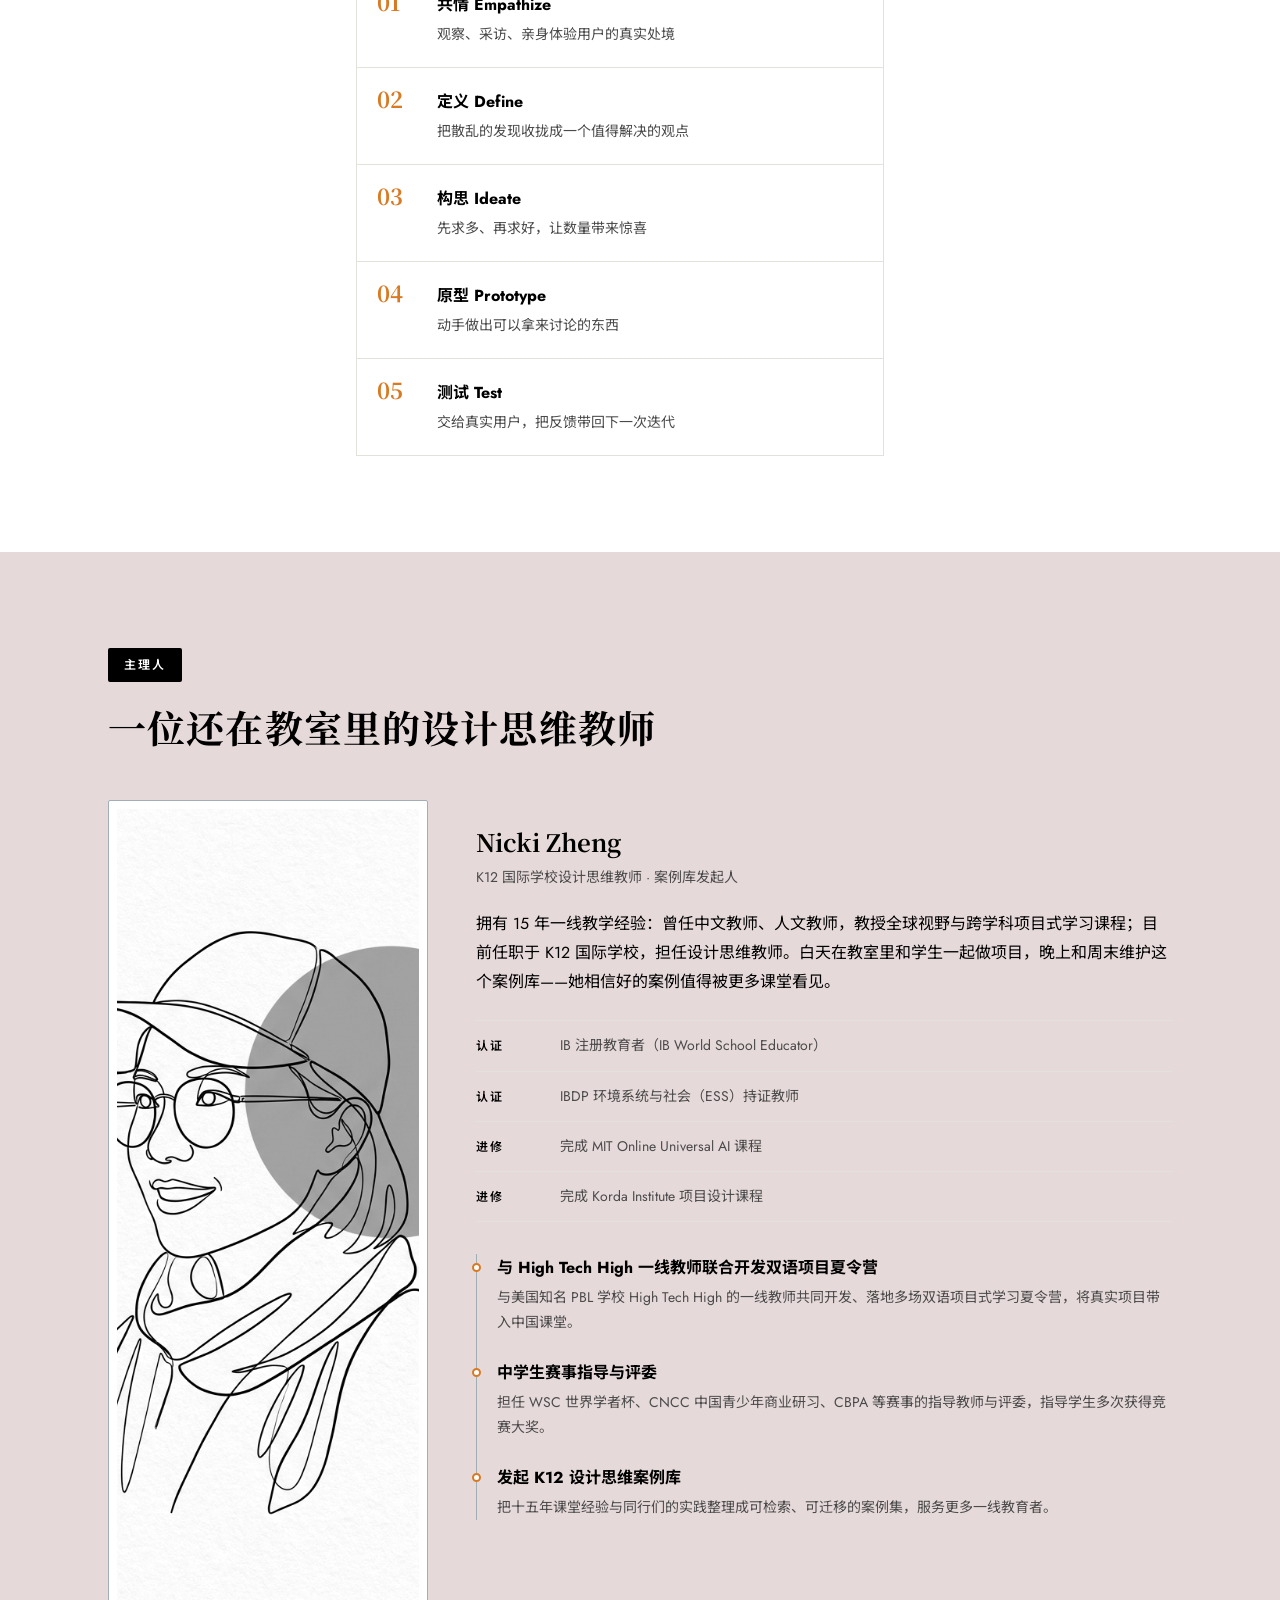
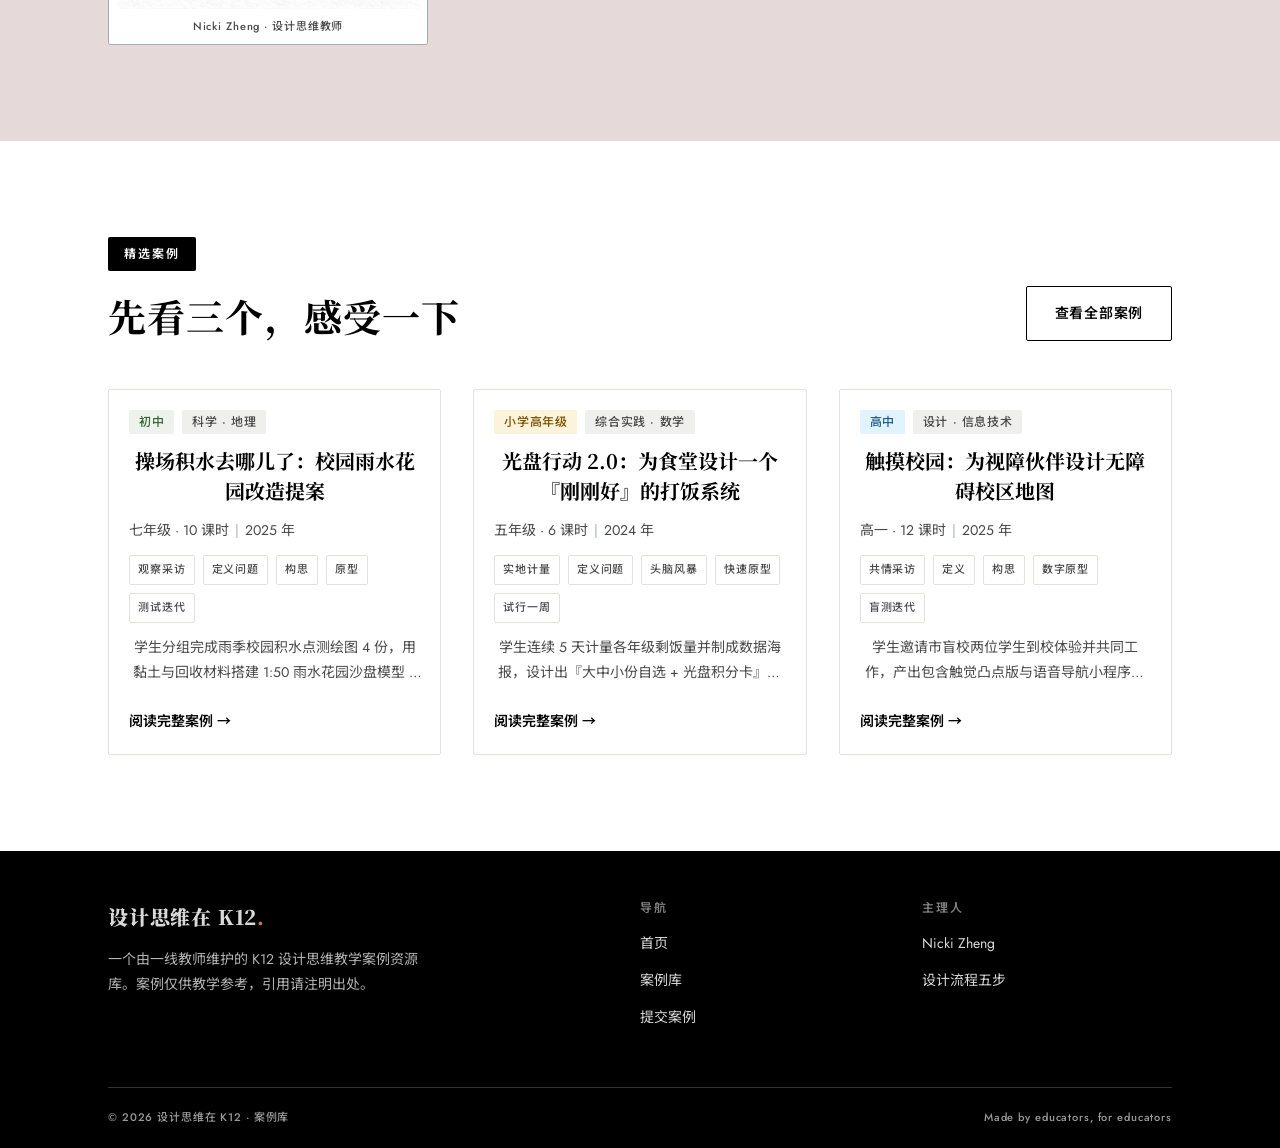
==== commit 997d7277: "Add i18n hooks and language toggle to homepage Ultraworked with [Sisyphus](https://github.com/code-y" ====
--- a/index.html
+++ b/index.html
@@ -11,25 +11,28 @@
   <link rel="stylesheet" href="https://fonts.googleapis.com/css2?family=Jost:wght@400;500;600&family=Noto+Sans+SC:wght@400;500;700&family=Noto+Serif+SC:wght@600;700;900&display=swap">
   <link rel="stylesheet" href="assets/style.css">
 </head>
-<body>
-  <a class="skip-link" href="#main">跳到主要内容</a>
+<body data-page="index">
+  <a class="skip-link" href="#main" data-i18n="app.skip">跳到主要内容</a>
 
   <header class="site-nav">
     <div class="container site-nav__inner">
       <a class="wordmark" href="index.html">设计思维在 K12<span class="dot">.</span></a>
       <nav class="site-nav__links" aria-label="主导航">
-        <a href="index.html" aria-current="page">首页</a>
-        <a href="cases.html">案例库</a>
-        <a href="submit.html">提交案例</a>
+        <a href="index.html" aria-current="page" data-i18n="nav.home">首页</a>
+        <a href="cases.html" data-i18n="nav.cases">案例库</a>
+        <a href="submit.html" data-i18n="nav.submit">提交案例</a>
       </nav>
-      <button class="nav-toggle" aria-expanded="false" aria-controls="nav-panel" aria-label="打开菜单">
-        <svg width="20" height="20" viewBox="0 0 24 24" fill="none" stroke="currentColor" stroke-width="2" aria-hidden="true"><path d="M3 6h18M3 12h18M3 18h18"/></svg>
-      </button>
+      <div class="site-nav__actions">
+        <button class="lang-toggle" type="button" data-lang-toggle aria-label="Switch to English">EN</button>
+        <button class="nav-toggle" aria-expanded="false" aria-controls="nav-panel" data-i18n-aria="app.menu.open">
+          <svg width="20" height="20" viewBox="0 0 24 24" fill="none" stroke="currentColor" stroke-width="2" aria-hidden="true"><path d="M3 6h18M3 12h18M3 18h18"/></svg>
+        </button>
+      </div>
     </div>
     <nav class="nav-panel container" id="nav-panel" aria-label="移动端导航">
-      <a href="index.html" aria-current="page">首页</a>
-      <a href="cases.html">案例库</a>
-      <a href="submit.html">提交案例</a>
+      <a href="index.html" aria-current="page" data-i18n="nav.home">首页</a>
+      <a href="cases.html" data-i18n="nav.cases">案例库</a>
+      <a href="submit.html" data-i18n="nav.submit">提交案例</a>
     </nav>
   </header>
 
@@ -38,12 +41,12 @@
     <section class="hero" aria-labelledby="hero-title">
       <div class="container">
         <div class="hero__inner">
-          <p class="kicker">K12 Design Thinking Case Library</p>
-          <h1 class="display" id="hero-title" style="margin-top: 16px;">让设计思维，<br>长在真实的课堂里。</h1>
-          <p class="body-lg">这里收集发生在 K12 校园中的设计思维教学案例——它们来自一线教师的真实课堂，记录学生如何共情、定义、构思、原型与迭代。欢迎你阅读、取用，也欢迎你提交自己的案例。</p>
+          <p class="kicker" data-i18n="hero.kicker">K12 Design Thinking Case Library</p>
+          <h1 class="display" id="hero-title" style="margin-top: 16px;" data-i18n="hero.title" data-i18n-allow-html="true">让设计思维，<br>长在真实的课堂里。</h1>
+          <p class="body-lg" data-i18n="hero.desc">这里收集发生在 K12 校园中的设计思维教学案例——它们来自一线教师的真实课堂，记录学生如何共情、定义、构思、原型与迭代。欢迎你阅读、取用，也欢迎你提交自己的案例。</p>
           <div class="hero__actions">
-            <a class="btn btn-primary" href="cases.html">进入案例库</a>
-            <a class="btn btn-ghost" href="submit.html">提交一个案例</a>
+            <a class="btn btn-primary" href="cases.html" data-i18n="hero.cta1">进入案例库</a>
+            <a class="btn btn-ghost" href="submit.html" data-i18n="hero.cta2">提交一个案例</a>
           </div>
         </div>
       </div>
@@ -55,47 +58,47 @@
         <div class="editorial">
           <aside class="editorial__rail" aria-label="本页目录">
             <ul>
-              <li><a href="#about">这个网站做什么</a></li>
-              <li><a href="#flow">案例的五个步骤</a></li>
-              <li><a href="#host">主理人</a></li>
-              <li><a href="#featured">精选案例</a></li>
+              <li><a href="#about" data-i18n="idx.rail.1">这个网站做什么</a></li>
+              <li><a href="#flow" data-i18n="idx.rail.2">案例的五个步骤</a></li>
+              <li><a href="#host" data-i18n="idx.rail.3">主理人</a></li>
+              <li><a href="#featured" data-i18n="idx.rail.4">精选案例</a></li>
             </ul>
           </aside>
 
           <div class="reading" id="about">
-            <span class="badge reveal">关于本站</span>
-            <h2 class="h1 reveal" id="about-title" style="margin-top: 20px;">为什么要有这个案例库</h2>
-            <p class="body-lg reveal" style="margin-top: 20px;">设计思维进入中小学课堂已有多年，但大多数一线教师在开始自己的第一个项目时，依然缺一样东西：<strong>别人真实做过的例子</strong>——不是方法论文章，而是带着学生成果与教师反思的完整教学记录。</p>
-            <p class="reveal" style="margin-top: 16px;">这个网站就是一个正在生长的案例库。我们按学段与课时整理案例，呈现每个项目走了哪几步、学生做出了什么、教师在哪些地方踩了坑。你可以直接检索取用，也可以把自己的案例提交进来，让更多课堂少走弯路。</p>
+            <span class="badge reveal" data-i18n="idx.about.badge">关于本站</span>
+            <h2 class="h1 reveal" id="about-title" style="margin-top: 20px;" data-i18n="idx.about.title">为什么要有这个案例库</h2>
+            <p class="body-lg reveal" style="margin-top: 20px;" data-i18n="idx.about.p1" data-i18n-allow-html="true">设计思维进入中小学课堂已有多年，但大多数一线教师在开始自己的第一个项目时，依然缺一样东西：<strong>别人真实做过的例子</strong>——不是方法论文章，而是带着学生成果与教师反思的完整教学记录。</p>
+            <p class="reveal" style="margin-top: 16px;" data-i18n="idx.about.p2">这个网站就是一个正在生长的案例库。我们按学段与课时整理案例，呈现每个项目走了哪几步、学生做出了什么、教师在哪些地方踩了坑。你可以直接检索取用，也可以把自己的案例提交进来，让更多课堂少走弯路。</p>
 
             <blockquote class="pullquote reveal">
-              “设计思维是一种以人为本的创新方法——它从设计者的工具箱里汲取养分，把人的需求、技术的可能与成功的必要条件整合起来。”
-              <cite>— Tim Brown，IDEO 董事长</cite>
+              <span data-i18n="idx.quote.text">“设计思维是一种以人为本的创新方法——它从设计者的工具箱里汲取养分，把人的需求、技术的可能与成功的必要条件整合起来。”</span>
+              <cite data-i18n="idx.quote.cite">— Tim Brown，IDEO 董事长</cite>
             </blockquote>
 
-            <h3 class="h2 reveal" id="flow">案例的五个步骤</h3>
-            <p class="reveal" style="margin-top: 12px;">案例库中的项目大多沿着这条路径展开。它不是流水线——好的课堂常常在其中某一步来回多次。</p>
+            <h3 class="h2 reveal" id="flow" data-i18n="idx.flow.title">案例的五个步骤</h3>
+            <p class="reveal" style="margin-top: 12px;" data-i18n="idx.flow.desc">案例库中的项目大多沿着这条路径展开。它不是流水线——好的课堂常常在其中某一步来回多次。</p>
             <ol class="flow-steps reveal">
-              <li><div><strong>共情 Empathize</strong><span>观察、采访、亲身体验用户的真实处境</span></div></li>
-              <li><div><strong>定义 Define</strong><span>把散乱的发现收拢成一个值得解决的观点</span></div></li>
-              <li><div><strong>构思 Ideate</strong><span>先求多、再求好，让数量带来惊喜</span></div></li>
-              <li><div><strong>原型 Prototype</strong><span>动手做出可以拿来讨论的东西</span></div></li>
-              <li><div><strong>测试 Test</strong><span>交给真实用户，把反馈带回下一次迭代</span></div></li>
+              <li><div><strong data-i18n="idx.flow.s1n">共情 Empathize</strong><span data-i18n="idx.flow.s1d">观察、采访、亲身体验用户的真实处境</span></div></li>
+              <li><div><strong data-i18n="idx.flow.s2n">定义 Define</strong><span data-i18n="idx.flow.s2d">把散乱的发现收拢成一个值得解决的观点</span></div></li>
+              <li><div><strong data-i18n="idx.flow.s3n">构思 Ideate</strong><span data-i18n="idx.flow.s3d">先求多、再求好，让数量带来惊喜</span></div></li>
+              <li><div><strong data-i18n="idx.flow.s4n">原型 Prototype</strong><span data-i18n="idx.flow.s4d">动手做出可以拿来讨论的东西</span></div></li>
+              <li><div><strong data-i18n="idx.flow.s5n">测试 Test</strong><span data-i18n="idx.flow.s5d">交给真实用户，把反馈带回下一次迭代</span></div></li>
             </ol>
           </div>
 
           <div>
             <aside class="editorial__aside reveal">
-              <strong>案例如何收录</strong>
-              <p style="margin-top: 6px;">每个案例均记录学段、课时、设计流程、学生成果与教师反思，由主理人整理或教师自主提交。</p>
+              <strong data-i18n="idx.aside.1t">案例如何收录</strong>
+              <p style="margin-top: 6px;" data-i18n="idx.aside.1d">每个案例均记录学段、课时、设计流程、学生成果与教师反思，由主理人整理或教师自主提交。</p>
             </aside>
             <aside class="editorial__aside reveal">
-              <strong>可以怎样使用</strong>
-              <p style="margin-top: 6px;">按学段筛选相近案例，直接迁移流程设计；对照反思部分预判实施风险。</p>
+              <strong data-i18n="idx.aside.2t">可以怎样使用</strong>
+              <p style="margin-top: 6px;" data-i18n="idx.aside.2d">按学段筛选相近案例，直接迁移流程设计；对照反思部分预判实施风险。</p>
             </aside>
             <aside class="editorial__aside reveal">
-              <strong>一个约定</strong>
-              <p style="margin-top: 6px;">案例中的学生信息均已脱敏；引用案例开展教学无需授权，请注明出处。</p>
+              <strong data-i18n="idx.aside.3t">一个约定</strong>
+              <p style="margin-top: 6px;" data-i18n="idx.aside.3d">案例中的学生信息均已脱敏；引用案例开展教学无需授权，请注明出处。</p>
             </aside>
           </div>
         </div>
@@ -105,40 +108,40 @@
     <!-- 主理人：浅粉带 -->
     <section class="section band-rose" id="host" aria-labelledby="host-title">
       <div class="container">
-        <span class="badge reveal">主理人</span>
-        <h2 class="h1 reveal" id="host-title" style="margin-top: 20px;">一位还在教室里的设计思维教师</h2>
+        <span class="badge reveal" data-i18n="idx.host.badge">主理人</span>
+        <h2 class="h1 reveal" id="host-title" style="margin-top: 20px;" data-i18n="idx.host.title">一位还在教室里的设计思维教师</h2>
 
         <div class="profile" style="margin-top: 48px;">
           <figure class="profile__portrait reveal">
             <img src="assets/nicki-portrait.jpg" alt="主理人 Nicki Zheng 的插画肖像" width="640" height="800">
-            <figcaption class="micro muted">Nicki Zheng · 设计思维教师</figcaption>
+            <figcaption class="micro muted" data-i18n="idx.host.caption">Nicki Zheng · 设计思维教师</figcaption>
           </figure>
 
           <div>
-            <h3 class="profile__name reveal">Nicki Zheng</h3>
-            <p class="profile__role reveal">K12 国际学校设计思维教师 · 案例库发起人</p>
-
-            <p class="reveal" style="margin-top: 20px;">拥有 15 年一线教学经验：曾任中文教师、人文教师，教授全球视野与跨学科项目式学习课程；目前任职于 K12 国际学校，担任设计思维教师。白天在教室里和学生一起做项目，晚上和周末维护这个案例库——她相信好的案例值得被更多课堂看见。</p>
+            <h3 class="profile__name reveal" data-i18n="idx.host.name">Nicki Zheng</h3>
+            <p class="profile__role reveal" data-i18n="idx.host.role">K12 国际学校设计思维教师 · 案例库发起人</p>
+
+            <p class="reveal" style="margin-top: 20px;" data-i18n="idx.host.bio">拥有 15 年一线教学经验：曾任中文教师、人文教师，教授全球视野与跨学科项目式学习课程；目前任职于 K12 国际学校，担任设计思维教师。白天在教室里和学生一起做项目，晚上和周末维护这个案例库——她相信好的案例值得被更多课堂看见。</p>
 
             <ul class="cred-list reveal">
-              <li><span class="k label">认证</span><span class="v">IB 注册教育者（IB World School Educator）</span></li>
-              <li><span class="k label">认证</span><span class="v">IBDP 环境系统与社会（ESS）持证教师</span></li>
-              <li><span class="k label">进修</span><span class="v">完成 MIT Online Universal AI 课程</span></li>
-              <li><span class="k label">进修</span><span class="v">完成 Korda Institute 项目设计课程</span></li>
+              <li><span class="k label" data-i18n="idx.cred.k1">认证</span><span class="v" data-i18n="idx.cred.v1">IB 注册教育者（IB World School Educator）</span></li>
+              <li><span class="k label" data-i18n="idx.cred.k2">认证</span><span class="v" data-i18n="idx.cred.v2">IBDP 环境系统与社会（ESS）持证教师</span></li>
+              <li><span class="k label" data-i18n="idx.cred.k3">进修</span><span class="v" data-i18n="idx.cred.v3">完成 MIT Online Universal AI 课程</span></li>
+              <li><span class="k label" data-i18n="idx.cred.k4">进修</span><span class="v" data-i18n="idx.cred.v4">完成 Korda Institute 项目设计课程</span></li>
             </ul>
 
             <ul class="timeline reveal">
               <li>
-                <strong>与 High Tech High 一线教师联合开发双语项目夏令营</strong>
-                <span>与美国知名 PBL 学校 High Tech High 的一线教师共同开发、落地多场双语项目式学习夏令营，将真实项目带入中国课堂。</span>
+                <strong data-i18n="idx.tl.1t">与 High Tech High 一线教师联合开发双语项目夏令营</strong>
+                <span data-i18n="idx.tl.1d">与美国知名 PBL 学校 High Tech High 的一线教师共同开发、落地多场双语项目式学习夏令营，将真实项目带入中国课堂。</span>
               </li>
               <li>
-                <strong>中学生赛事指导与评委</strong>
-                <span>担任 WSC 世界学者杯、CNCC 中国青少年商业研习、CBPA 等赛事的指导教师与评委，指导学生多次获得竞赛大奖。</span>
+                <strong data-i18n="idx.tl.2t">中学生赛事指导与评委</strong>
+                <span data-i18n="idx.tl.2d">担任 WSC 世界学者杯、CNCC 中国青少年商业研习、CBPA 等赛事的指导教师与评委，指导学生多次获得竞赛大奖。</span>
               </li>
               <li>
-                <strong>发起 K12 设计思维案例库</strong>
-                <span>把十五年课堂经验与同行们的实践整理成可检索、可迁移的案例集，服务更多一线教育者。</span>
+                <strong data-i18n="idx.tl.3t">发起 K12 设计思维案例库</strong>
+                <span data-i18n="idx.tl.3d">把十五年课堂经验与同行们的实践整理成可检索、可迁移的案例集，服务更多一线教育者。</span>
               </li>
             </ul>
           </div>
@@ -151,10 +154,10 @@
       <div class="container">
         <div style="display:flex; flex-wrap:wrap; gap: 16px; align-items: end; justify-content: space-between;">
           <div>
-            <span class="badge reveal">精选案例</span>
-            <h2 class="h1 reveal" id="featured-title" style="margin-top: 20px;">先看三个，感受一下</h2>
-          </div>
-          <a class="btn btn-ghost reveal" href="cases.html">查看全部案例</a>
+            <span class="badge reveal" data-i18n="idx.feat.badge">精选案例</span>
+            <h2 class="h1 reveal" id="featured-title" style="margin-top: 20px;" data-i18n="idx.feat.title">先看三个，感受一下</h2>
+          </div>
+          <a class="btn btn-ghost reveal" href="cases.html" data-i18n="idx.feat.cta">查看全部案例</a>
         </div>
         <ul class="case-grid" id="featured-list" style="margin-top: 48px;"></ul>
       </div>
@@ -166,32 +169,33 @@
       <div class="site-footer__grid">
         <div>
           <a class="wordmark" href="index.html">设计思维在 K12<span style="color: var(--accent);">.</span></a>
-          <p>一个由一线教师维护的 K12 设计思维教学案例资源库。案例仅供教学参考，引用请注明出处。</p>
+          <p data-i18n="ft.desc">一个由一线教师维护的 K12 设计思维教学案例资源库。案例仅供教学参考，引用请注明出处。</p>
         </div>
         <div class="site-footer__col">
-          <span class="label">导航</span>
+          <span class="label" data-i18n="ft.col.nav">导航</span>
           <ul>
-            <li><a href="index.html">首页</a></li>
-            <li><a href="cases.html">案例库</a></li>
-            <li><a href="submit.html">提交案例</a></li>
+            <li><a href="index.html" data-i18n="nav.home">首页</a></li>
+            <li><a href="cases.html" data-i18n="nav.cases">案例库</a></li>
+            <li><a href="submit.html" data-i18n="nav.submit">提交案例</a></li>
           </ul>
         </div>
         <div class="site-footer__col">
-          <span class="label">主理人</span>
+          <span class="label" data-i18n="ft.col.host">主理人</span>
           <ul>
-            <li><a href="#host">Nicki Zheng</a></li>
-            <li><a href="#flow">设计流程五步</a></li>
+            <li><a href="#host" data-i18n="ft.link.host">Nicki Zheng</a></li>
+            <li><a href="#flow" data-i18n="ft.link.flow">设计流程五步</a></li>
           </ul>
         </div>
       </div>
       <div class="site-footer__base">
-        <span class="micro">© 2026 设计思维在 K12 · 案例库</span>
-        <span class="micro">Made by educators, for educators</span>
+        <span class="micro" data-i18n="ft.copyright">© 2026 设计思维在 K12 · 案例库</span>
+        <span class="micro" data-i18n="ft.tagline">Made by educators, for educators</span>
       </div>
     </div>
   </footer>
 
   <script src="assets/cases.js"></script>
+  <script src="assets/i18n.js"></script>
   <script src="assets/app.js"></script>
 </body>
 </html>
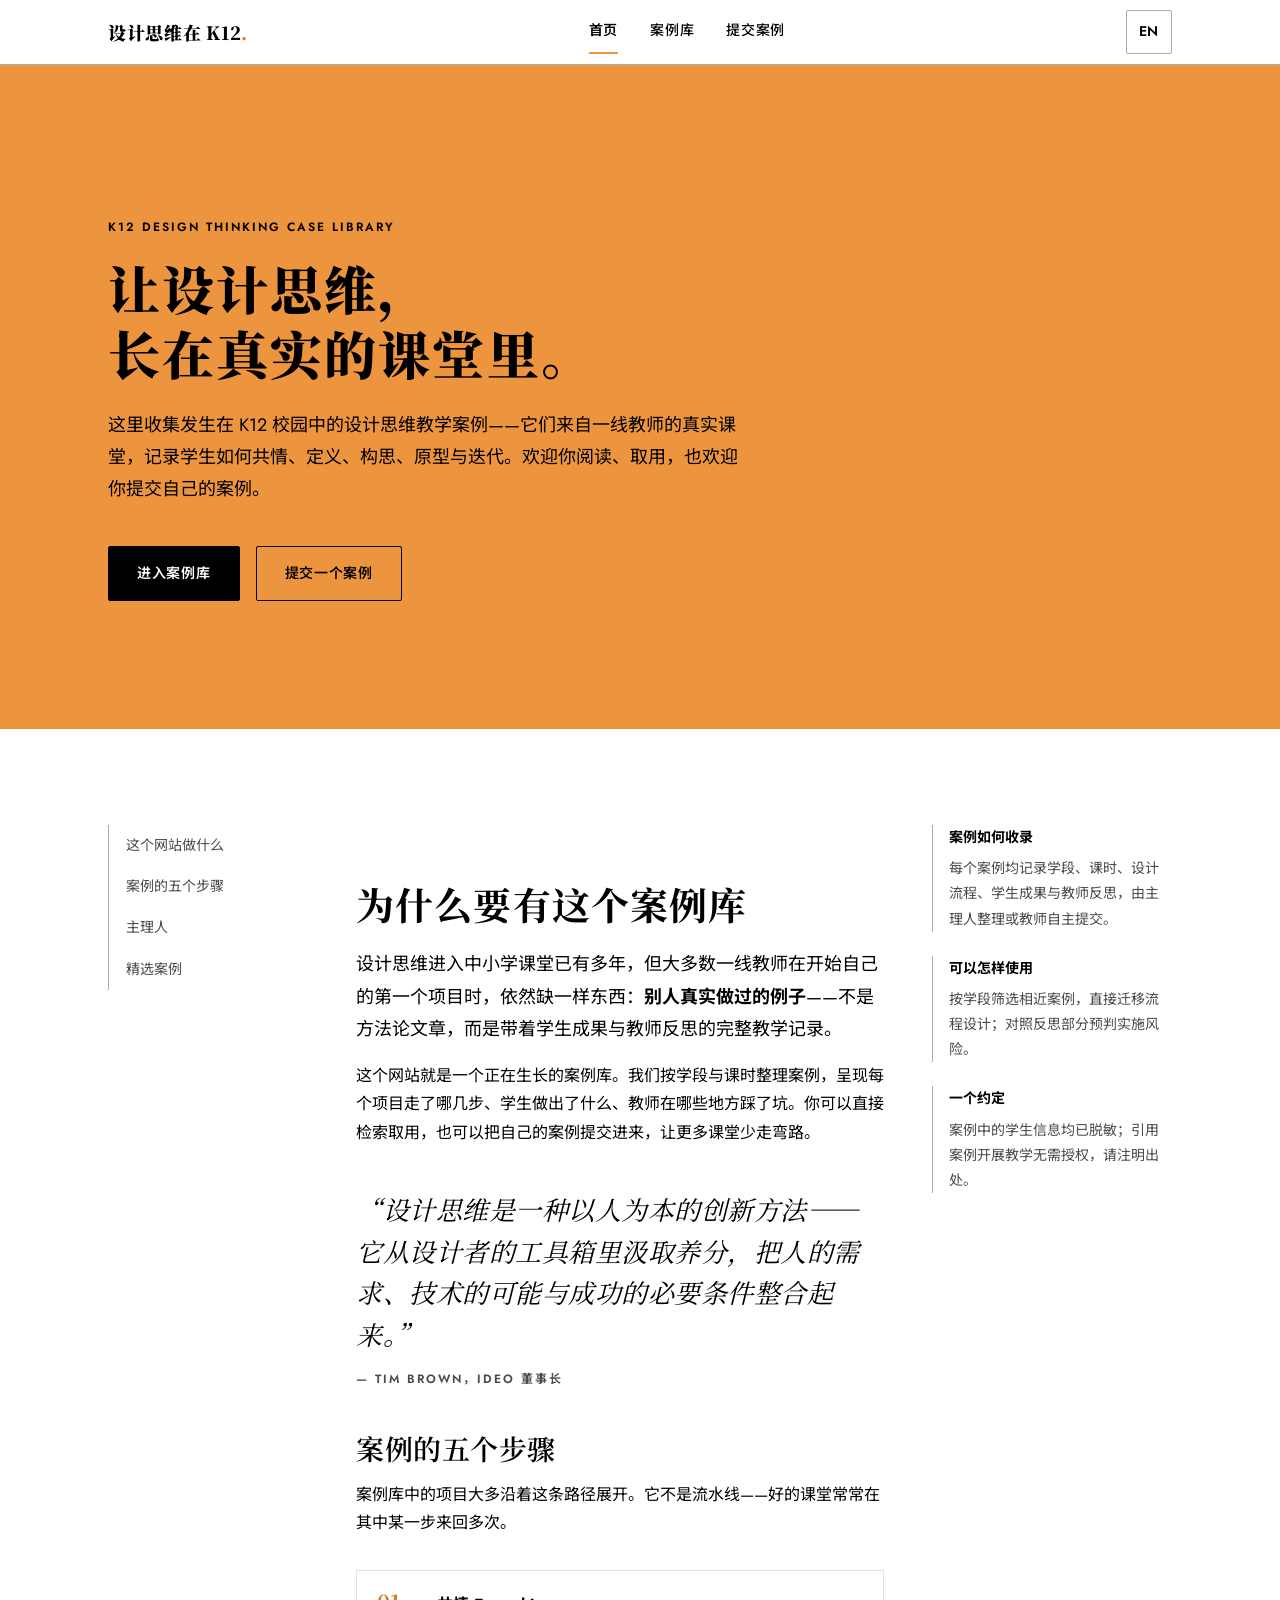
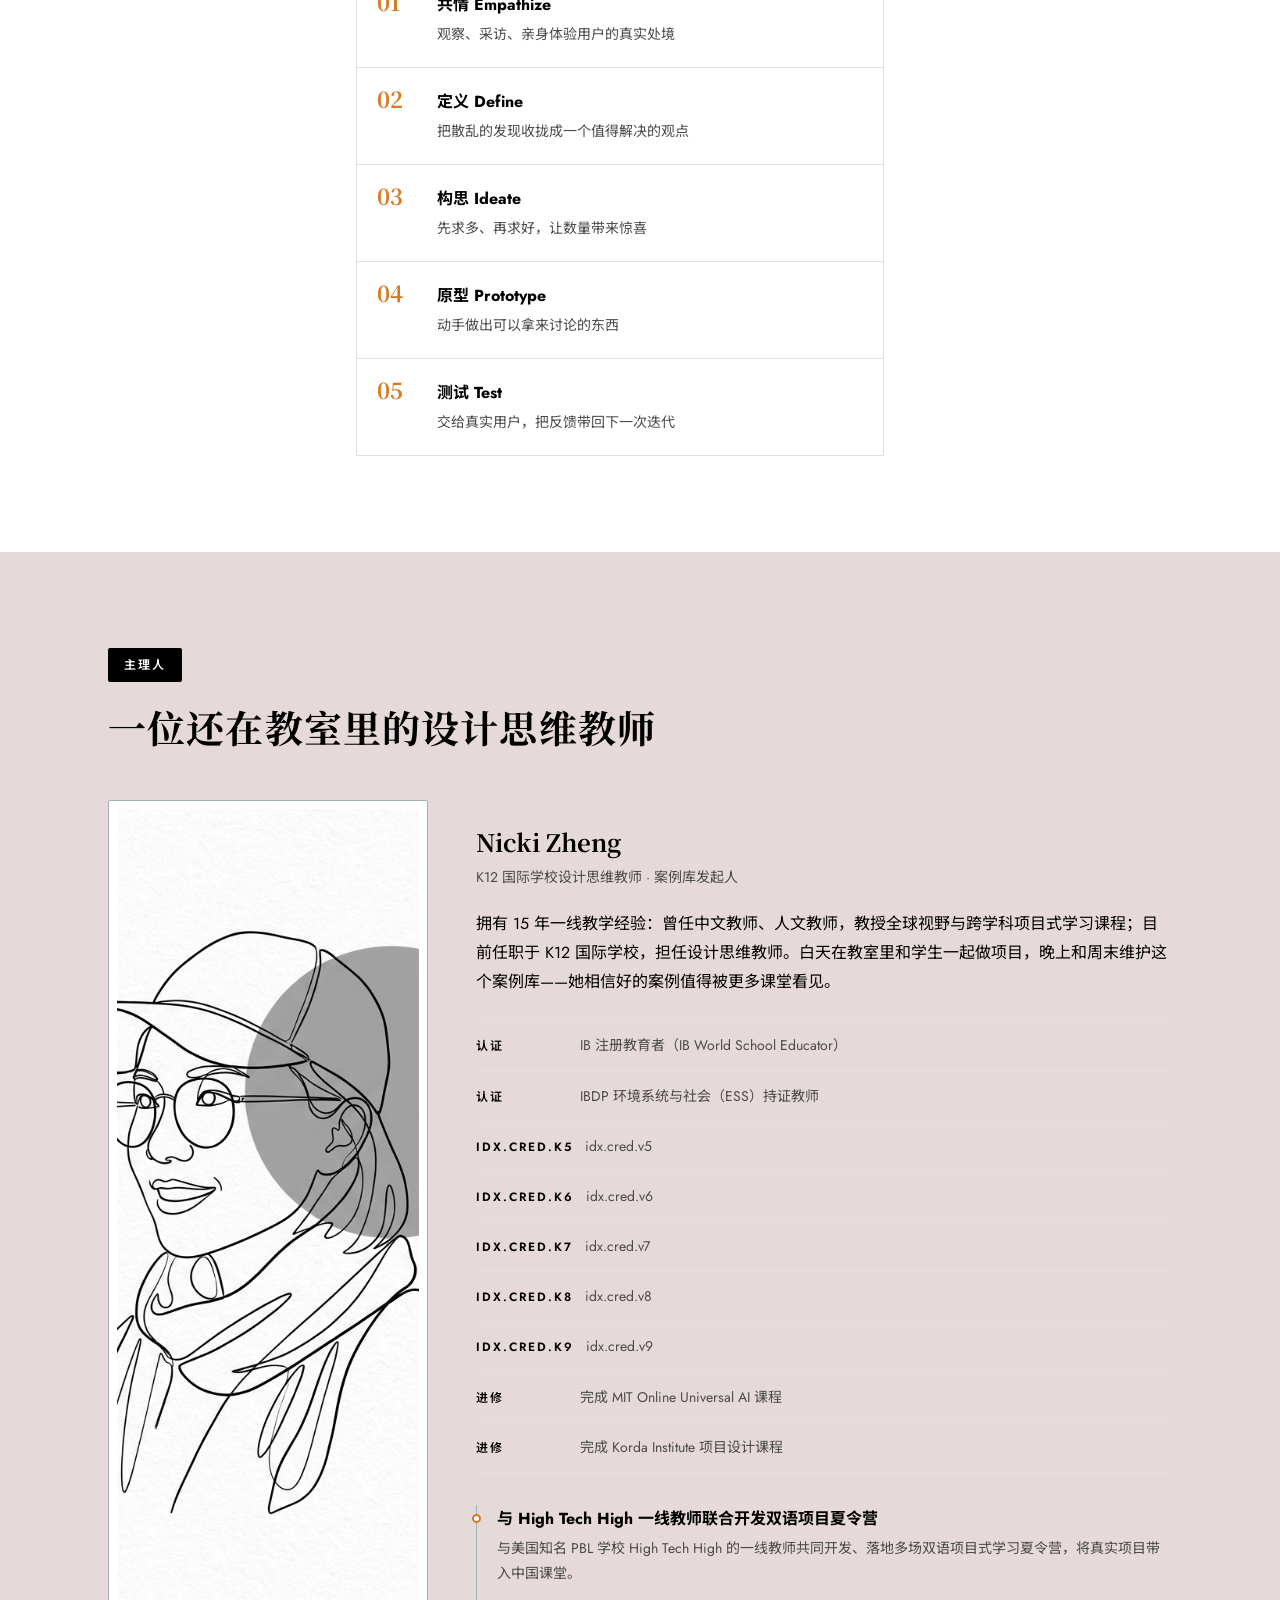
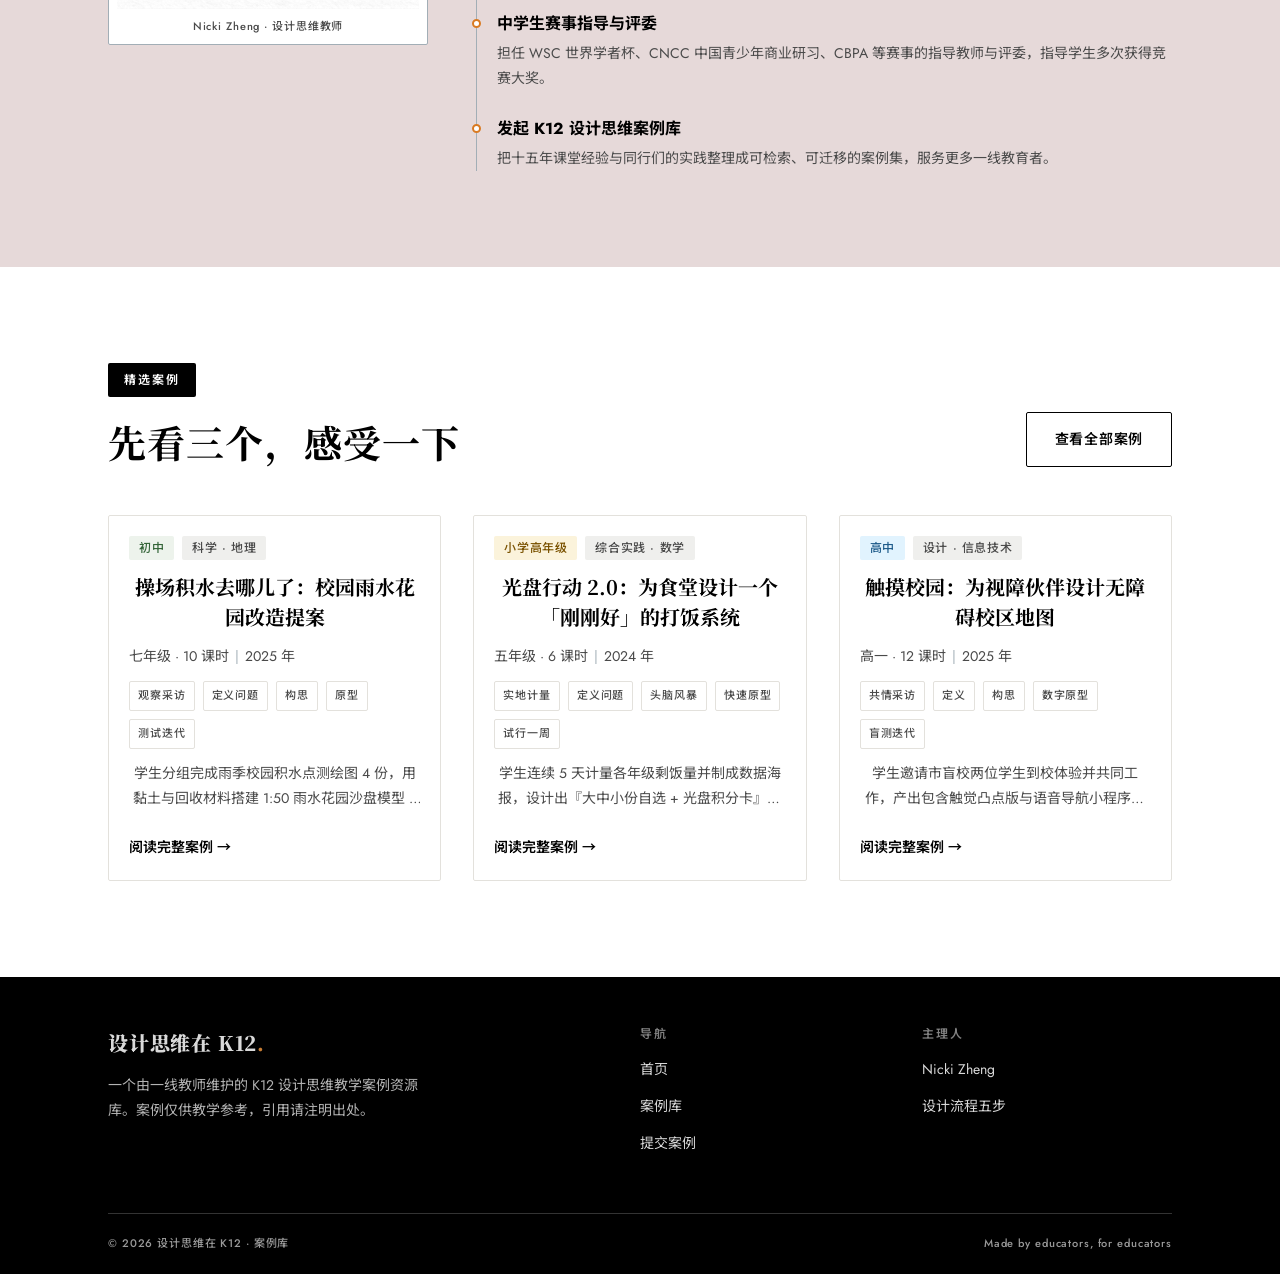
==== commit ee0d78ca: "Add teaching certificates to curator profile and widen credential key column Ultraworked with [Sisyp" ====
--- a/index.html
+++ b/index.html
@@ -126,6 +126,11 @@
             <ul class="cred-list reveal">
               <li><span class="k label" data-i18n="idx.cred.k1">认证</span><span class="v" data-i18n="idx.cred.v1">IB 注册教育者（IB World School Educator）</span></li>
               <li><span class="k label" data-i18n="idx.cred.k2">认证</span><span class="v" data-i18n="idx.cred.v2">IBDP 环境系统与社会（ESS）持证教师</span></li>
+              <li><span class="k label" data-i18n="idx.cred.k5">认证</span><span class="v" data-i18n="idx.cred.v5">国家高中地理教师资格证</span></li>
+              <li><span class="k label" data-i18n="idx.cred.k6">认证</span><span class="v" data-i18n="idx.cred.v6">国家高中历史教师资格证</span></li>
+              <li><span class="k label" data-i18n="idx.cred.k7">认证</span><span class="v" data-i18n="idx.cred.v7">国家高中英语教师资格证</span></li>
+              <li><span class="k label" data-i18n="idx.cred.k8">认证</span><span class="v" data-i18n="idx.cred.v8">TCSL 国际中文教师证书（Teaching Chinese as a Second Language）</span></li>
+              <li><span class="k label" data-i18n="idx.cred.k9">认证</span><span class="v" data-i18n="idx.cred.v9">剑桥 TKT 英语教学能力证书 Module 1–3（Band 4 / 3 / 3）</span></li>
               <li><span class="k label" data-i18n="idx.cred.k3">进修</span><span class="v" data-i18n="idx.cred.v3">完成 MIT Online Universal AI 课程</span></li>
               <li><span class="k label" data-i18n="idx.cred.k4">进修</span><span class="v" data-i18n="idx.cred.v4">完成 Korda Institute 项目设计课程</span></li>
             </ul>
--- a/assets/style.css
+++ b/assets/style.css
@@ -257,6 +257,30 @@
   border-radius: var(--radius);
   color: var(--ink);
 }
+.lang-toggle {
+  display: inline-flex;
+  align-items: center;
+  justify-content: center;
+  min-width: 44px;
+  height: 44px;
+  padding: 0 var(--s-3);
+  font-family: var(--font-sans);
+  font-size: 14px;
+  font-weight: 600;
+  letter-spacing: 0.05em;
+  background: none;
+  border: 1px solid var(--line);
+  border-radius: var(--radius);
+  color: var(--ink);
+  transition: border-color 200ms ease, color 200ms ease, transform 100ms ease;
+}
+.lang-toggle:hover { border-color: var(--ink); }
+.lang-toggle:active { transform: scale(0.98); }
+.site-nav__actions {
+  display: inline-flex;
+  align-items: center;
+  gap: var(--s-2);
+}
 .nav-panel {
   display: none;
   border-top: 1px solid var(--line-soft);
@@ -437,7 +461,7 @@
   border-bottom: 1px solid var(--line-soft);
   font-size: 14px;
 }
-.cred-list .k { flex: 0 0 72px; }
+.cred-list .k { flex: 0 0 92px; }
 .cred-list .v { color: var(--ink-2); }
 
 .timeline { margin-top: var(--s-8); border-left: 1px solid var(--line); }
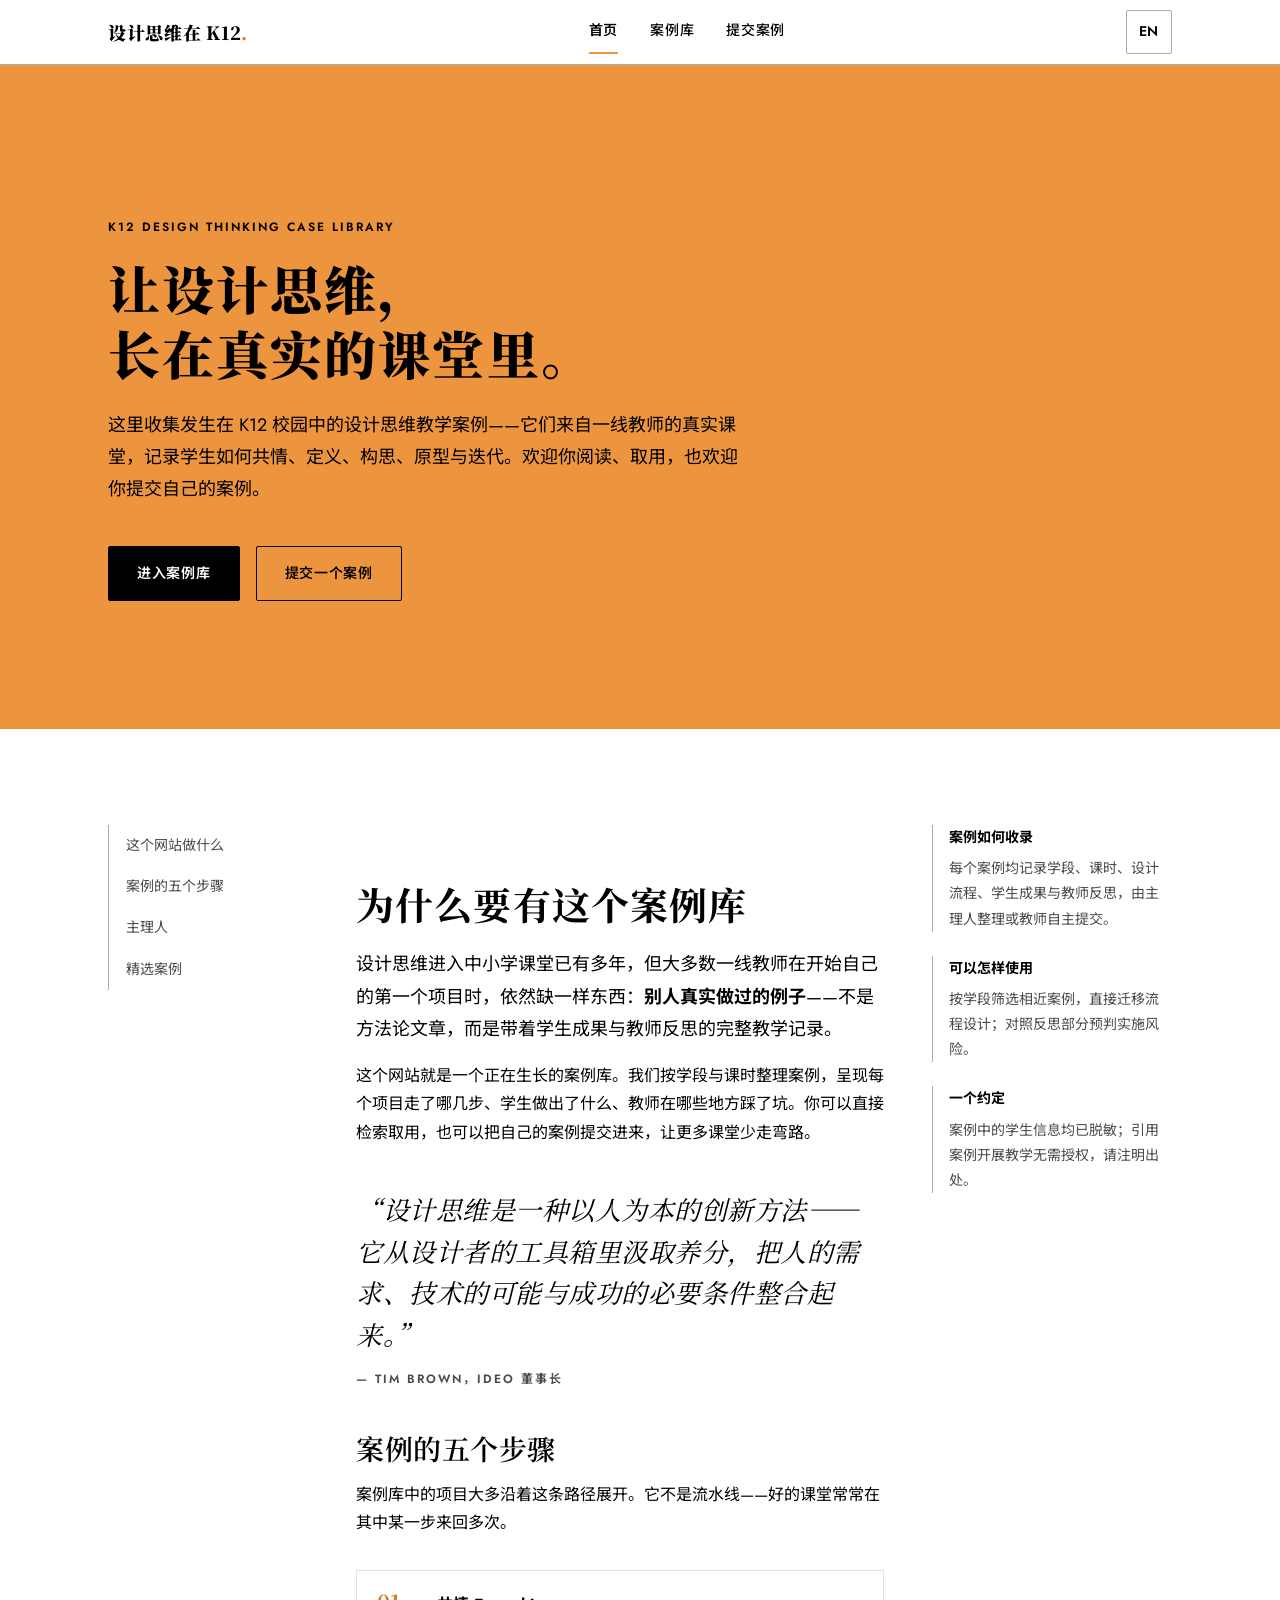
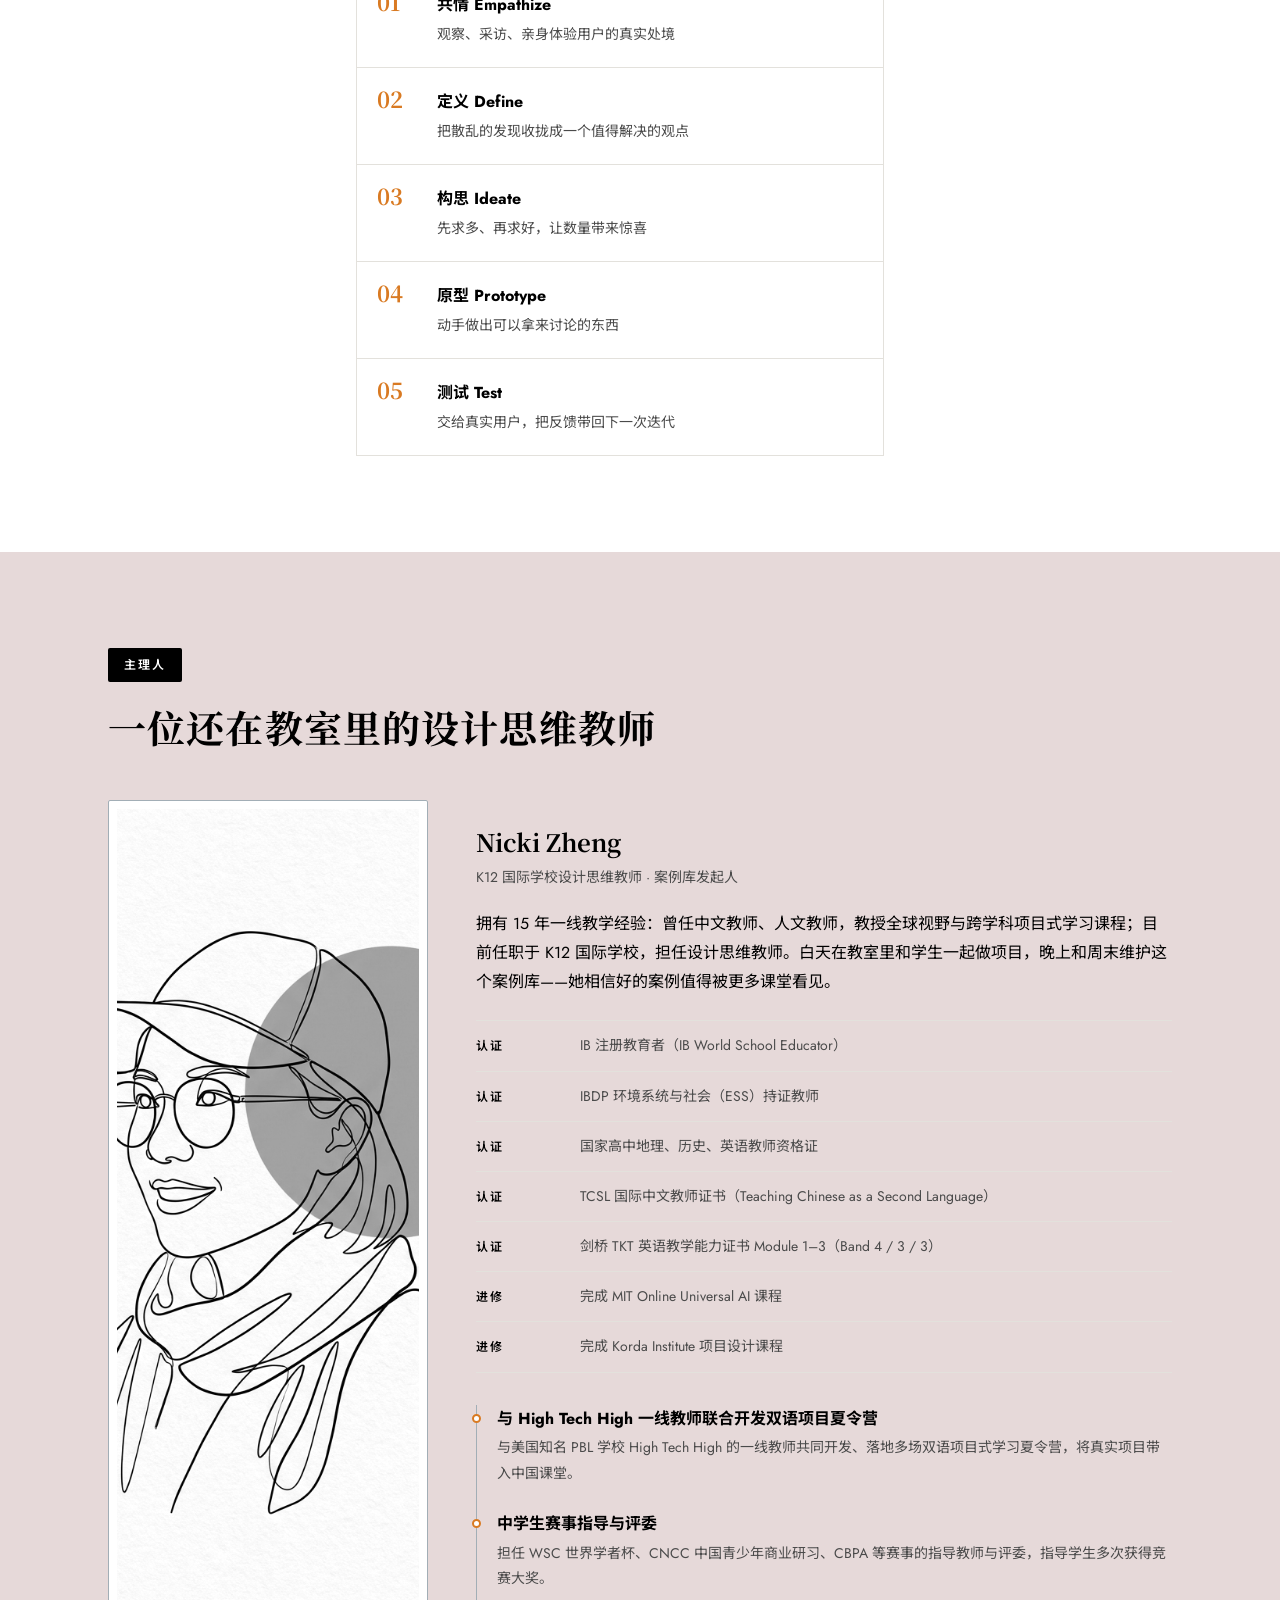
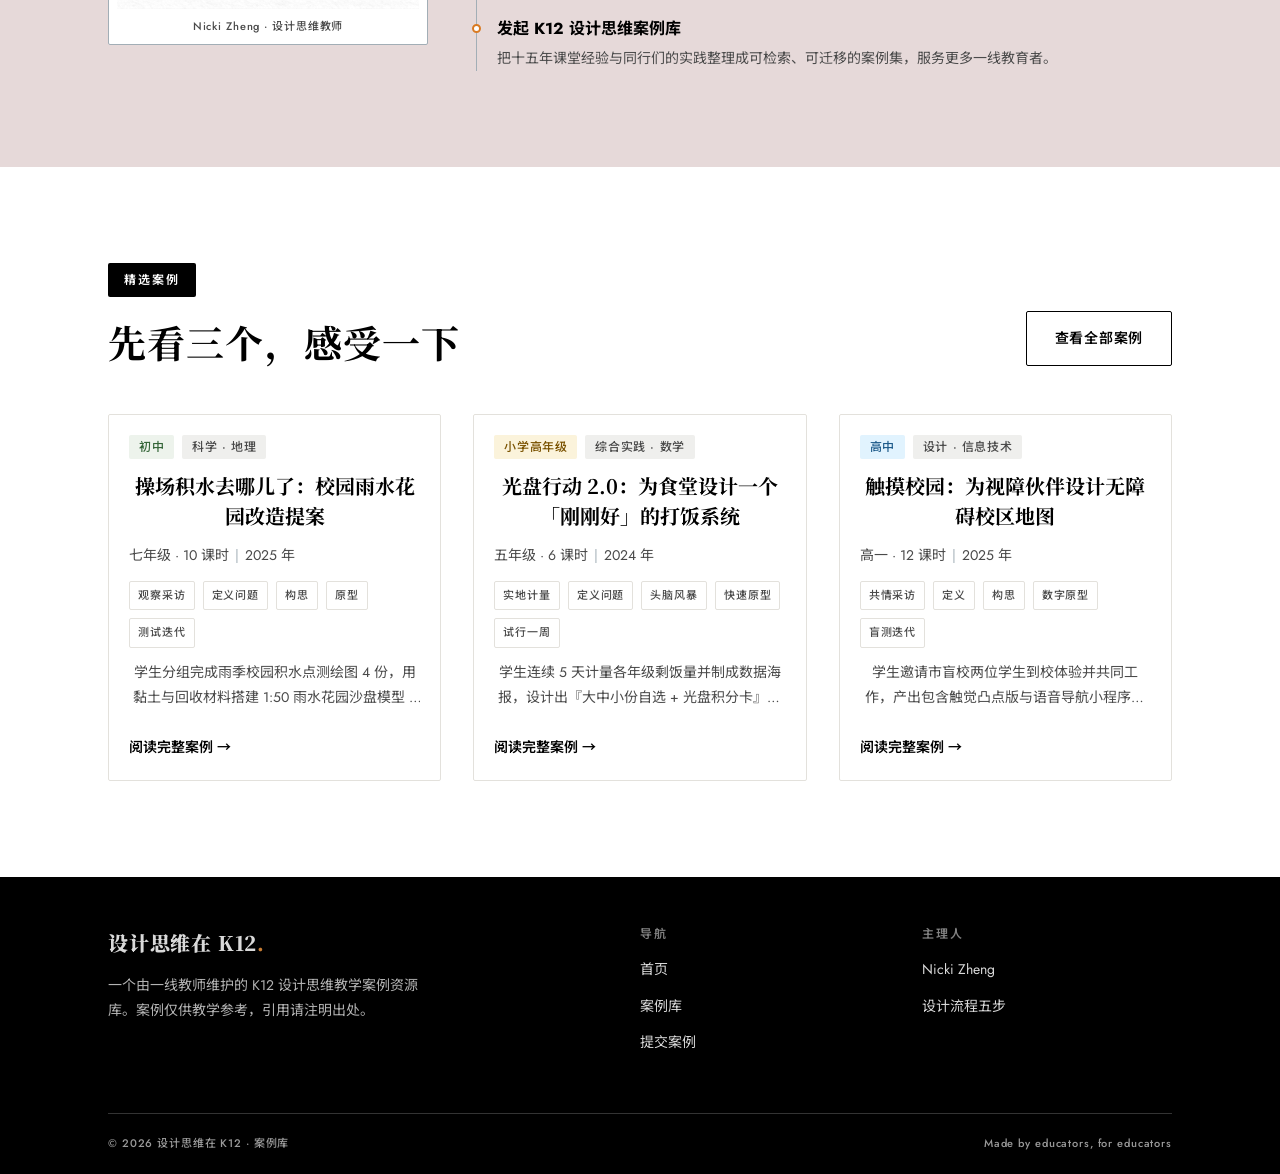
==== commit 2b4b2a88: "Merge national teaching certificates into one credential entry Ultraworked with [Sisyphus](https://g" ====
--- a/index.html
+++ b/index.html
@@ -126,9 +126,7 @@
             <ul class="cred-list reveal">
               <li><span class="k label" data-i18n="idx.cred.k1">认证</span><span class="v" data-i18n="idx.cred.v1">IB 注册教育者（IB World School Educator）</span></li>
               <li><span class="k label" data-i18n="idx.cred.k2">认证</span><span class="v" data-i18n="idx.cred.v2">IBDP 环境系统与社会（ESS）持证教师</span></li>
-              <li><span class="k label" data-i18n="idx.cred.k5">认证</span><span class="v" data-i18n="idx.cred.v5">国家高中地理教师资格证</span></li>
-              <li><span class="k label" data-i18n="idx.cred.k6">认证</span><span class="v" data-i18n="idx.cred.v6">国家高中历史教师资格证</span></li>
-              <li><span class="k label" data-i18n="idx.cred.k7">认证</span><span class="v" data-i18n="idx.cred.v7">国家高中英语教师资格证</span></li>
+              <li><span class="k label" data-i18n="idx.cred.k5">认证</span><span class="v" data-i18n="idx.cred.v5">国家高中地理、历史、英语教师资格证</span></li>
               <li><span class="k label" data-i18n="idx.cred.k8">认证</span><span class="v" data-i18n="idx.cred.v8">TCSL 国际中文教师证书（Teaching Chinese as a Second Language）</span></li>
               <li><span class="k label" data-i18n="idx.cred.k9">认证</span><span class="v" data-i18n="idx.cred.v9">剑桥 TKT 英语教学能力证书 Module 1–3（Band 4 / 3 / 3）</span></li>
               <li><span class="k label" data-i18n="idx.cred.k3">进修</span><span class="v" data-i18n="idx.cred.v3">完成 MIT Online Universal AI 课程</span></li>
